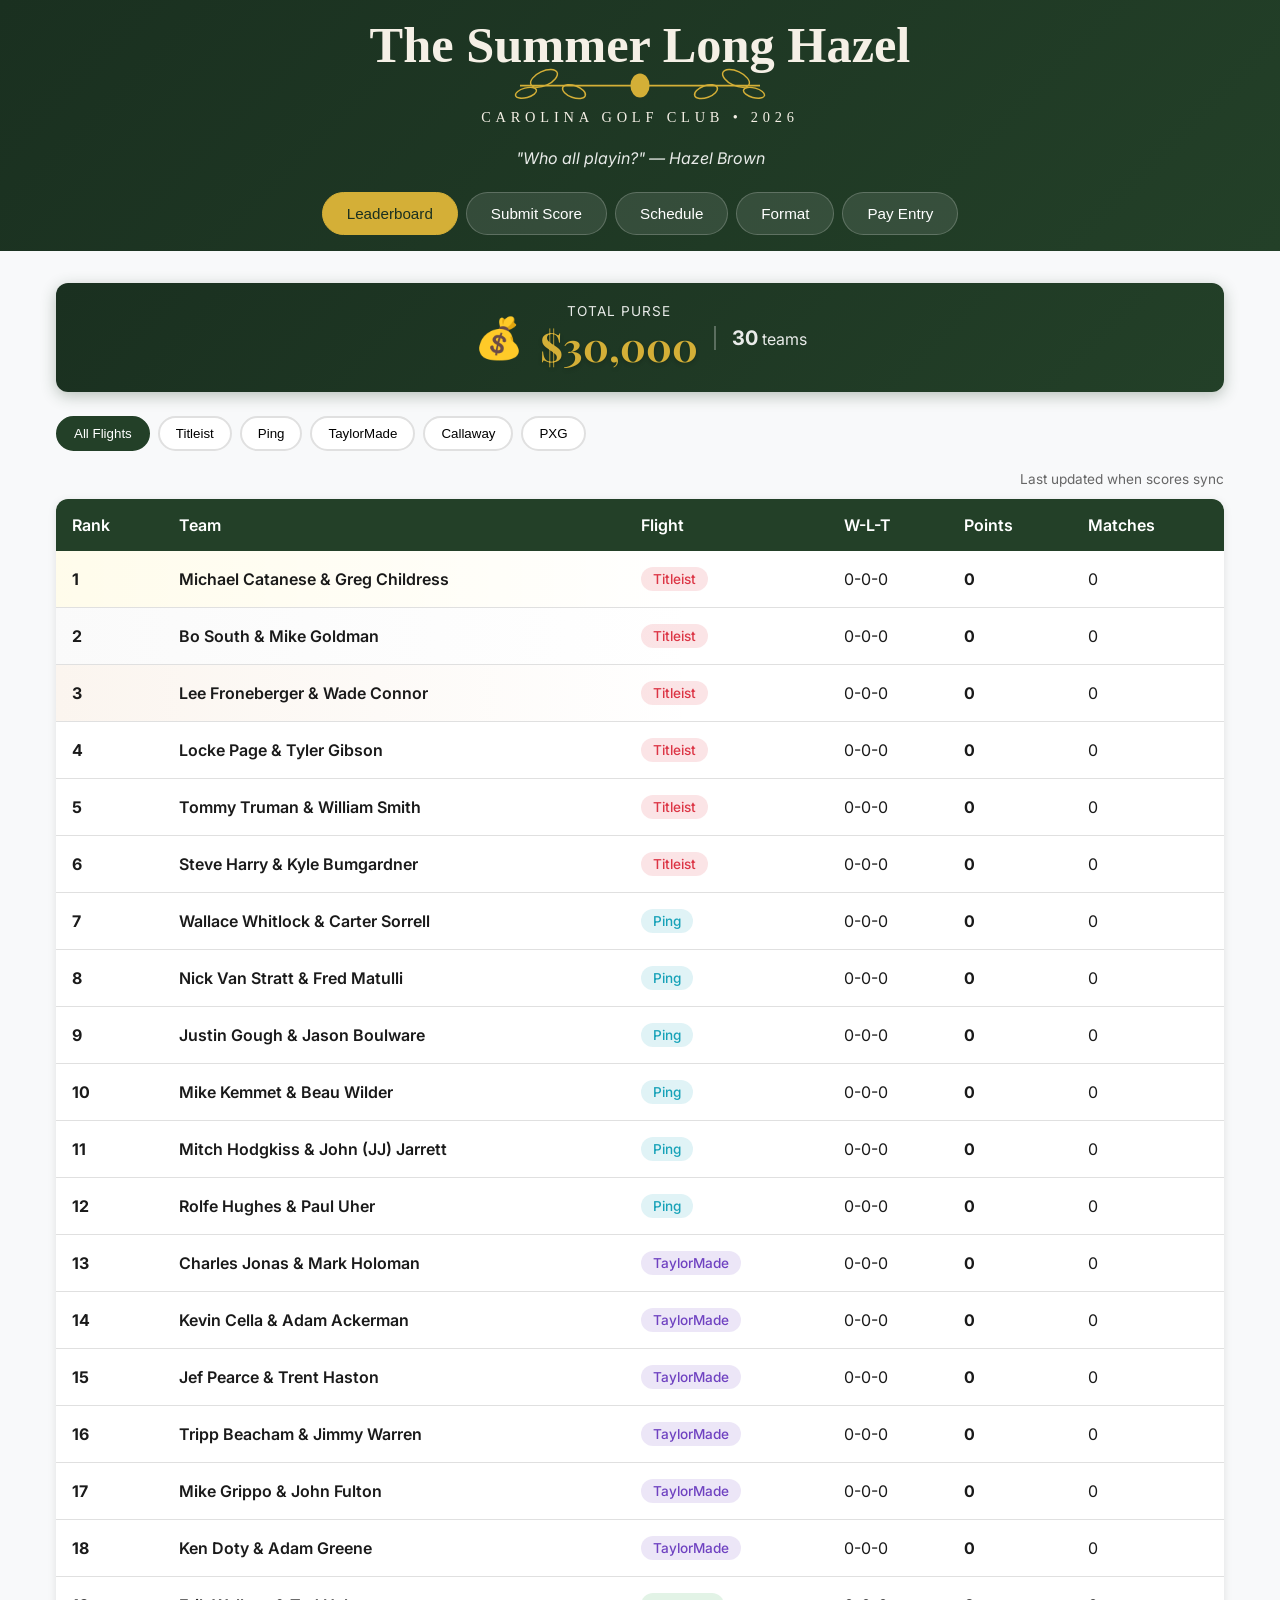
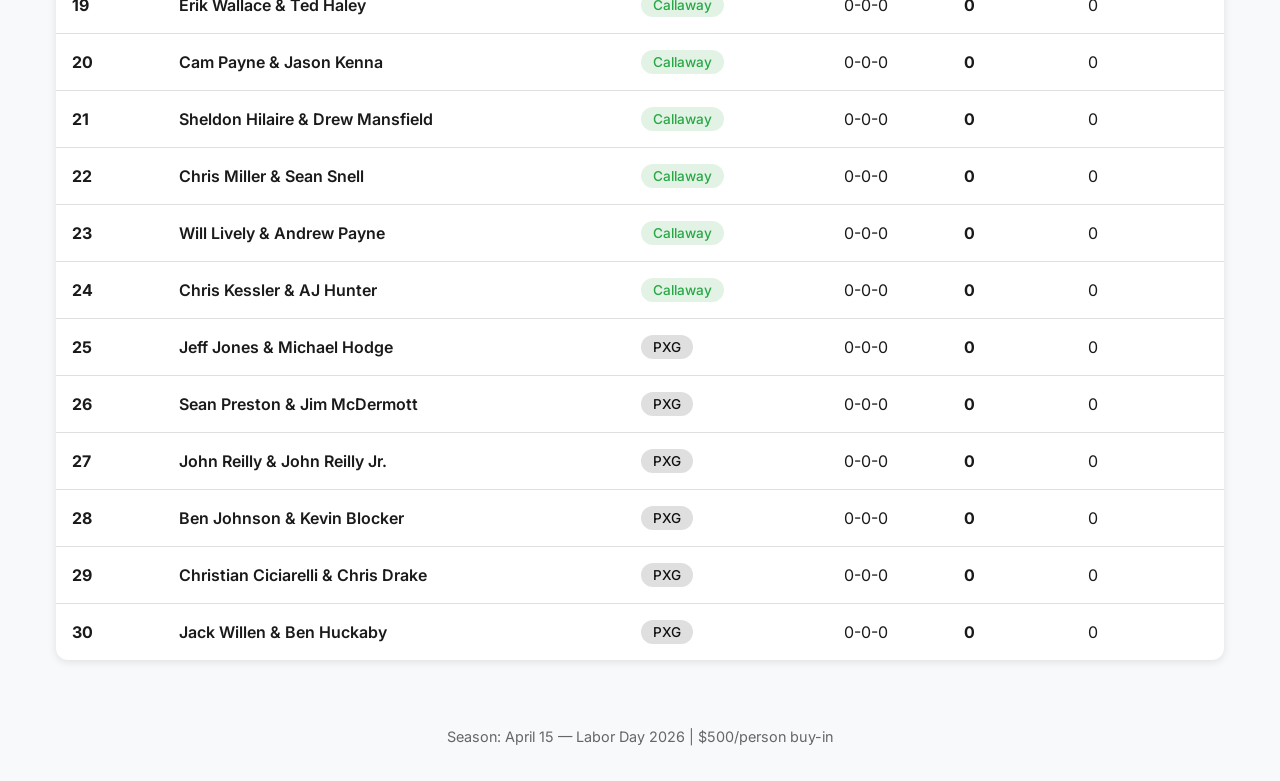
==== index.html @ 6e8474b9 "Fix Hazel schedule and leaderboard display" ====
<!DOCTYPE html>
<html lang="en">
<head>
    <meta charset="UTF-8">
    <meta name="viewport" content="width=device-width, initial-scale=1.0">
    <title>The Summer Long Hazel</title>
    <meta name="theme-color" content="#234028">
    <meta name="apple-mobile-web-app-capable" content="yes">
    <meta name="apple-mobile-web-app-status-bar-style" content="default">
    <meta name="apple-mobile-web-app-title" content="CGC">
    <link rel="manifest" href="site.webmanifest">
    <link rel="apple-touch-icon" sizes="180x180" href="apple-touch-icon.png?v=2">
    <link rel="icon" type="image/png" sizes="192x192" href="icon-192.png?v=2">
    <link rel="icon" type="image/png" sizes="512x512" href="icon-512.png?v=2">
    <link rel="stylesheet" href="styles.css?v=7">
    <link rel="preconnect" href="https://fonts.googleapis.com">
    <link href="https://fonts.googleapis.com/css2?family=Playfair+Display:wght@700&family=Inter:wght@400;500;600&display=swap" rel="stylesheet">
</head>
<body>
    <header>
        <div class="header-top">
            <img src="slh-logo.svg" alt="Summer Long Hazel" class="tournament-logo">
        </div>
        <p class="tagline">"Who all playin?" — Hazel Brown</p>
        <nav>
            <button class="nav-btn active" data-view="leaderboard">Leaderboard</button>
            <button class="nav-btn" data-view="submit">Submit Score</button>
            <button class="nav-btn" data-view="schedule">Schedule</button>
            <button class="nav-btn" data-view="format">Format</button>
            <button class="nav-btn" data-view="payment">Pay Entry</button>
            <button class="nav-btn" data-view="admin" id="admin-nav-btn" style="display:none;">Admin</button>
        </nav>
    </header>

    <main>
        <!-- Leaderboard View -->
        <section id="leaderboard" class="view active">
            <!-- Purse Counter -->
            <div class="purse-counter">
                <div class="purse-icon">💰</div>
                <div class="purse-content">
                    <span class="purse-label">Total Purse</span>
                    <span class="purse-amount" id="total-purse">$0</span>
                </div>
                <div class="purse-teams">
                    <span id="purse-team-count">0</span> teams
                </div>
            </div>
            
            <div class="flight-tabs">
                <button class="flight-tab active" data-flight="all">All Flights</button>
                <button class="flight-tab" data-flight="titleist">Titleist</button>
                <button class="flight-tab" data-flight="ping">Ping</button>
                <button class="flight-tab" data-flight="taylormade">TaylorMade</button>
                <button class="flight-tab" data-flight="callaway">Callaway</button>
                <button class="flight-tab" data-flight="pxg">PXG</button>
            </div>
            <p class="leaderboard-meta" id="leaderboard-last-updated">Last updated when scores sync</p>
            <div class="leaderboard-container">
                <table class="leaderboard">
                    <thead>
                        <tr>
                            <th>Rank</th>
                            <th>Team</th>
                            <th>Flight</th>
                            <th>W-L-T</th>
                            <th>Points</th>
                            <th>Matches</th>
                        </tr>
                    </thead>
                    <tbody id="leaderboard-body">
                        <!-- Populated by JS -->
                    </tbody>
                </table>
            </div>
        </section>

        <!-- Payment View -->
        <section id="payment" class="view">
            <div class="payment-container">
                <div class="payment-header">
                    <h2>💳 Pay Your Entry Fee</h2>
                    <p class="payment-amount">$500 per person / $1,000 per team</p>
                </div>
                
                <div class="venmo-card">
                    <div class="venmo-info">
                        <img src="https://cdn.worldvectorlogo.com/logos/venmo-2.svg" alt="Venmo" class="venmo-logo">
                        <div class="venmo-details">
                            <p class="venmo-label">Send payment to:</p>
                            <p class="venmo-username" id="venmo-username">@SummerLongHazel</p>
                            <p class="venmo-note">Include your team name in the note!</p>
                        </div>
                    </div>
                    <a href="#" id="venmo-link" class="venmo-btn" target="_blank">
                        Open Venmo
                    </a>
                </div>

                <div class="payment-status-section">
                    <h3>📋 Payment Status</h3>
                    <div class="payment-stats">
                        <div class="stat-card">
                            <span class="stat-value" id="teams-paid">0</span>
                            <span class="stat-label">Teams Paid</span>
                        </div>
                        <div class="stat-card">
                            <span class="stat-value" id="total-collected">$0</span>
                            <span class="stat-label">Collected</span>
                        </div>
                        <div class="stat-card">
                            <span class="stat-value" id="total-expected">$15,000</span>
                            <span class="stat-label">Expected</span>
                        </div>
                    </div>
                    
                    <div class="payment-list" id="payment-list">
                        <!-- Populated by JS -->
                    </div>
                </div>
            </div>
        </section>

        <!-- Submit Score View -->
        <section id="submit" class="view">
            <div class="form-container">
                <h2>📝 Submit Match Result</h2>
                <p class="helper-text">Enter the final points for each team. Points should total 20 (1 per hole + 2 bonus for winner).</p>
                <form id="score-form">
                    <div class="form-group">
                        <label for="match-date">Match Date</label>
                        <input type="date" id="match-date" required>
                    </div>
                    <div class="form-group">
                        <label for="team1">Your Team</label>
                        <select id="team1" required>
                            <option value="">Select your team...</option>
                        </select>
                    </div>
                    <div class="form-group">
                        <label for="team2">Opponent Team</label>
                        <select id="team2" required>
                            <option value="">Select opponent...</option>
                        </select>
                    </div>
                    
                    <div class="points-entry">
                        <div class="points-group">
                            <label for="team1-points-input">Your Team Points</label>
                            <input type="number" id="team1-points-input" min="0" max="20" step="0.5" placeholder="0" required>
                        </div>
                        <div class="points-divider">—</div>
                        <div class="points-group">
                            <label for="team2-points-input">Opponent Points</label>
                            <input type="number" id="team2-points-input" min="0" max="20" step="0.5" placeholder="0" required>
                        </div>
                    </div>
                    
                    <div class="points-total" id="points-total">
                        Total: <span id="total-display">0</span> / 20 points
                    </div>
                    
                    <div class="score-summary" id="match-result-preview" style="display:none;">
                        <div class="summary-item winner-display">
                            <span class="label">Match Winner:</span>
                            <span id="match-winner" class="value">—</span>
                        </div>
                    </div>

                    <button type="submit" class="submit-btn" id="submit-btn" disabled>Submit Match Result</button>
                </form>
            </div>
        </section>

        <!-- Schedule View -->
        <section id="schedule" class="view">
            <h2>📅 Match Schedule</h2>
            <div class="schedule-filters">
                <select id="schedule-flight">
                    <option value="all">All Flights</option>
                    <option value="titleist">Titleist</option>
                    <option value="ping">Ping</option>
                    <option value="taylormade">TaylorMade</option>
                    <option value="callaway">Callaway</option>
                    <option value="pxg">PXG</option>
                </select>
                <select id="schedule-status">
                    <option value="all">All Matches</option>
                    <option value="pending">Pending</option>
                    <option value="completed">Completed</option>
                </select>
            </div>
            <div class="schedule-container" id="schedule-container">
                <!-- Populated by JS -->
            </div>
        </section>

        <!-- Format View -->
        <section id="format" class="view">
            <div class="format-container">
                <h2>⛳ Tournament Format</h2>
                
                <div class="format-section">
                    <h3>🎯 The Game</h3>
                    <p><strong>Two-man teams compete in 18 holes of net match play.</strong></p>
                    <ul>
                        <li>1 point for each hole won</li>
                        <li>0.5 points for each tied hole</li>
                        <li>2 bonus points to the match winner</li>
                        <li>All play is from the blue tees unless the entire group agrees otherwise</li>
                        <li>Handicaps and strokes are determined the day of the match using the reflected GHIN handicap</li>
                    </ul>
                </div>

                <div class="format-section">
                    <h3>📱 Reporting Results</h3>
                    <p>Results of each match should be submitted on the Summer Long Hazel site using the Submit Score function as soon as possible.</p>
                </div>

                <div class="format-section">
                    <h3>📅 Season Rules</h3>
                    <ul>
                        <li>If a player gets hurt or becomes disabled, the partner continues the season alone. No replacements.</li>
                        <li>The last place team in each flight is assessed an additional $250 per player, paid to the winners of the semifinal playoff match</li>
                        <li>Any team that has not completed 3 matches by July 4th will be deducted 5 points</li>
                        <li>Any team that has not completed all 5 matches by September 15th receives 10 points for each unplayed match</li>
                    </ul>
                </div>

                <div class="format-section">
                    <h3>🏆 Tie Breakers & Playoffs</h3>
                    <ul>
                        <li>If teams are tied for 1st, 2nd, or last place in a flight, tie breakers are applied in this order:</li>
                        <li>1. Head-to-head winner</li>
                        <li>2. Number of matches won</li>
                        <li>3. Highest point total won in a single match</li>
                        <li>4. Coin flip</li>
                        <li>The top three flight winners by total points advance to the playoffs</li>
                        <li>The two flight winners with the lowest point totals play a play-in game for the final playoff spot</li>
                        <li>If more than two flight winners are tied for the play-in game, tie breakers are:</li>
                        <li>1. Total number of matches won</li>
                        <li>2. Highest point total won in any match</li>
                        <li>3. Teams drawn from a hat</li>
                    </ul>
                </div>

                <div class="format-section">
                    <h3>💵 Payouts</h3>
                    <ul>
                        <li>Each flight pays the same:</li>
                        <li>Flight winner: 50% ($3,000)</li>
                        <li>2nd place: 30% ($1,800)</li>
                        <li>The remaining 20% goes into the overall 2026 champions pot</li>
                        <li>Semi-final winner: $1,500 total ($750 per man)</li>
                        <li>Overall winners: 20% of all flights = $6,200 ($3,100 per man)</li>
                    </ul>
                </div>

                <div class="format-quote">
                    <p>"Who all playin?"</p>
                    <span class="quote-author">— Hazel Brown</span>
                </div>
            </div>
        </section>

        <!-- Admin View -->
        <section id="admin" class="view">
            <h2>👨‍💼 Admin Dashboard</h2>
            <div class="admin-password" id="admin-login">
                <input type="password" id="admin-pass" placeholder="Enter admin password">
                <button onclick="checkAdminPassword()">Login</button>
            </div>
            <div class="admin-content" id="admin-content" style="display:none;">
                <div class="admin-section">
                    <h3>💳 Payment Management</h3>
                    <div class="admin-setting">
                        <label>Venmo Username:</label>
                        <input type="text" id="admin-venmo-username" placeholder="@SummerLongHazel" onchange="updateVenmoUsername(this.value)">
                    </div>
                    <div id="payment-management">
                        <!-- Populated by JS -->
                    </div>
                </div>
                <div class="admin-section">
                    <h3>Assign Teams to Flights</h3>
                    <div id="flight-assignment">
                        <!-- Populated by JS -->
                    </div>
                    <button onclick="saveFlightAssignments()" class="admin-btn">Save Flight Assignments</button>
                </div>
                <div class="admin-section">
                    <h3>Submitted Scores</h3>
                    <div id="pending-scores">
                        <!-- Populated by JS -->
                    </div>
                </div>
                <div class="admin-section">
                    <h3>Generate Weekly Update</h3>
                    <button onclick="generateWeeklyUpdate()" class="admin-btn">Generate Email</button>
                    <div id="weekly-update-output"></div>
                </div>
                <div class="admin-section">
                    <h3>Export Data</h3>
                    <button onclick="exportData('csv')" class="admin-btn">Export CSV</button>
                    <button onclick="exportData('json')" class="admin-btn">Export JSON</button>
                </div>
            </div>
        </section>
    </main>

    <footer>
        <p>Season: April 15 — Labor Day 2026 | $500/person buy-in</p>
    </footer>

    <script src="data.js?v=9"></script>
    <script src="app.js?v=7"></script>
</body>
</html>
---- styles.css ----
/* CSS Variables - Carolina Golf Club color palette */
:root {
    --primary: #234028;
    --primary-dark: #1a3020;
    --primary-light: #2d5234;
    --accent: #d4af37;
    --bg: #f8f9fa;
    --card-bg: #ffffff;
    --text: #1a1a1a;
    --text-light: #666;
    --border: #e0e0e0;
    --success: #28a745;
    --warning: #ffc107;
    --danger: #dc3545;
}

* {
    margin: 0;
    padding: 0;
    box-sizing: border-box;
}

body {
    font-family: 'Inter', -apple-system, BlinkMacSystemFont, sans-serif;
    background: var(--bg);
    color: var(--text);
    min-height: 100vh;
}

/* Header */
header {
    background: linear-gradient(135deg, var(--primary-dark) 0%, var(--primary) 100%);
    color: white;
    padding: 1rem 2rem;
}

.header-top {
    display: flex;
    justify-content: center;
    align-items: center;
    margin-bottom: 0.75rem;
}

.tournament-logo {
    height: 120px;
    width: auto;
    max-width: 100%;
    min-width: min(320px, 90vw);
}

.tagline {
    font-style: italic;
    opacity: 0.9;
    font-size: 1rem;
    text-align: center;
    margin-bottom: 0.5rem;
}

nav {
    display: flex;
    justify-content: center;
    gap: 0.5rem;
    margin-top: 1.5rem;
    flex-wrap: wrap;
}

.nav-btn {
    background: rgba(255,255,255,0.1);
    border: 1px solid rgba(255,255,255,0.2);
    color: white;
    padding: 0.75rem 1.5rem;
    border-radius: 25px;
    cursor: pointer;
    font-size: 0.95rem;
    font-weight: 500;
    transition: all 0.2s;
}

.nav-btn:hover {
    background: rgba(255,255,255,0.2);
}

.nav-btn.active {
    background: var(--accent);
    color: var(--primary-dark);
    border-color: var(--accent);
}

/* Main Content */
main {
    max-width: 1200px;
    margin: 0 auto;
    padding: 2rem 1rem;
}

.view {
    display: none;
}

.view.active {
    display: block;
}

/* Flight Tabs */
.flight-tabs {
    display: flex;
    gap: 0.5rem;
    margin-bottom: 1.5rem;
    flex-wrap: wrap;
    overflow-x: auto;
    -webkit-overflow-scrolling: touch;
    padding-bottom: 0.5rem;
    scrollbar-width: none; /* Firefox */
}

.flight-tabs::-webkit-scrollbar {
    display: none; /* Chrome/Safari */
}

.flight-tab {
    background: var(--card-bg);
    border: 2px solid var(--border);
    padding: 0.5rem 1rem;
    border-radius: 20px;
    cursor: pointer;
    font-weight: 500;
    transition: all 0.2s;
    white-space: nowrap;
    flex-shrink: 0;
}

.flight-tab:hover {
    border-color: var(--primary);
}

.flight-tab.active {
    background: var(--primary);
    color: white;
    border-color: var(--primary);
}

.leaderboard-meta {
    color: var(--text-light);
    font-size: 0.85rem;
    margin: -0.75rem 0 0.75rem;
    text-align: right;
}

/* Leaderboard Table */
.leaderboard-container {
    background: var(--card-bg);
    border-radius: 12px;
    box-shadow: 0 2px 8px rgba(0,0,0,0.1);
    overflow: hidden;
}

.leaderboard {
    width: 100%;
    border-collapse: collapse;
}

.leaderboard th {
    background: var(--primary);
    color: white;
    padding: 1rem;
    text-align: left;
    font-weight: 600;
}

.leaderboard td {
    padding: 1rem;
    border-bottom: 1px solid var(--border);
}

.leaderboard tr:hover {
    background: #f5f5f5;
}

.leaderboard tr:last-child td {
    border-bottom: none;
}

.rank-1 { background: linear-gradient(90deg, #ffd70014, transparent 55%); }
.rank-2 { background: linear-gradient(90deg, #c0c0c014, transparent 55%); }
.rank-3 { background: linear-gradient(90deg, #cd7f3214, transparent 55%); }

.team-name {
    font-weight: 600;
}

.leaderboard .team-player + .team-player::before {
    content: " & ";
}

.flight-badge {
    display: inline-block;
    padding: 0.25rem 0.75rem;
    border-radius: 12px;
    font-size: 0.85rem;
    font-weight: 500;
}

.flight-label-short {
    display: none;
}

.flight-titleist { background: #dc354522; color: #dc3545; }
.flight-ping { background: #17a2b822; color: #17a2b8; }
.flight-taylormade { background: #6f42c122; color: #6f42c1; }
.flight-callaway { background: #28a74522; color: #28a745; }
.flight-pxg { background: #11111122; color: #111111; }

/* Form Styles */
.form-container {
    background: var(--card-bg);
    border-radius: 12px;
    padding: 2rem;
    box-shadow: 0 2px 8px rgba(0,0,0,0.1);
    max-width: 800px;
    margin: 0 auto;
}

.form-container h2 {
    margin-bottom: 1.5rem;
    color: var(--primary);
}

.form-group {
    margin-bottom: 1.5rem;
}

.form-group label {
    display: block;
    margin-bottom: 0.5rem;
    font-weight: 500;
}

.form-group input,
.form-group select {
    width: 100%;
    padding: 0.75rem 1rem;
    border: 2px solid var(--border);
    border-radius: 8px;
    font-size: 1rem;
    transition: border-color 0.2s;
}

.form-group input:focus,
.form-group select:focus {
    outline: none;
    border-color: var(--primary);
}

.holes-grid {
    display: grid;
    grid-template-columns: repeat(auto-fit, minmax(300px, 1fr));
    gap: 1.5rem;
    margin: 1.5rem 0;
}

.nine-holes {
    background: #f8f9fa;
    padding: 1rem;
    border-radius: 8px;
}

.nine-holes h4 {
    margin-bottom: 1rem;
    color: var(--primary);
}

.hole-inputs {
    display: grid;
    grid-template-columns: repeat(3, 1fr);
    gap: 0.5rem;
}

.hole-input {
    display: flex;
    flex-direction: column;
    align-items: center;
}

.hole-input label {
    font-size: 0.85rem;
    color: var(--text-light);
    margin-bottom: 0.25rem;
}

.hole-input select {
    width: 60px;
    padding: 0.5rem;
    text-align: center;
    border: 2px solid var(--border);
    border-radius: 6px;
}

.hole-input select.team1-win { border-color: var(--success); background: #d4edda; }
.hole-input select.team2-win { border-color: var(--danger); background: #f8d7da; }
.hole-input select.tie { border-color: var(--warning); background: #fff3cd; }

.helper-text {
    color: var(--text-light);
    font-size: 0.9rem;
    margin-bottom: 1rem;
}

.score-summary {
    background: var(--primary);
    color: white;
    padding: 1.5rem;
    border-radius: 8px;
    margin: 1.5rem 0;
    display: grid;
    grid-template-columns: repeat(auto-fit, minmax(150px, 1fr));
    gap: 1rem;
}

.summary-item {
    text-align: center;
}

.summary-item .label {
    display: block;
    font-size: 0.85rem;
    opacity: 0.9;
    margin-bottom: 0.25rem;
}

.summary-item .value {
    font-size: 1.5rem;
    font-weight: 700;
}

.submit-btn {
    width: 100%;
    background: var(--accent);
    color: var(--primary-dark);
    border: none;
    padding: 1rem 2rem;
    font-size: 1.1rem;
    font-weight: 600;
    border-radius: 8px;
    cursor: pointer;
    transition: transform 0.2s, box-shadow 0.2s;
}

.submit-btn:hover {
    transform: translateY(-2px);
    box-shadow: 0 4px 12px rgba(212, 175, 55, 0.4);
}

/* Schedule */
.schedule-filters {
    display: flex;
    gap: 1rem;
    margin-bottom: 1.5rem;
}

.schedule-filters select {
    padding: 0.75rem 1rem;
    border: 2px solid var(--border);
    border-radius: 8px;
    font-size: 1rem;
}

.match-card {
    background: var(--card-bg);
    border-radius: 8px;
    padding: 1.5rem;
    margin-bottom: 1rem;
    box-shadow: 0 2px 4px rgba(0,0,0,0.05);
    display: flex;
    justify-content: space-between;
    align-items: center;
    flex-wrap: wrap;
    gap: 1rem;
}

.match-card-completed {
    border-left: 4px solid var(--primary);
}

.match-teams {
    display: flex;
    align-items: center;
    gap: 1rem;
}

.match-score {
    min-width: 8rem;
    text-align: center;
}

.match-winner-team {
    color: var(--primary-dark);
    font-weight: 700;
}

.winner-badge {
    display: inline-flex;
    align-items: center;
    margin-left: 0.4rem;
    padding: 0.15rem 0.45rem;
    border-radius: 999px;
    background: var(--primary);
    color: white;
    font-size: 0.72rem;
    font-weight: 700;
    line-height: 1.2;
    text-transform: uppercase;
    letter-spacing: 0.02em;
    vertical-align: middle;
}

.match-vs {
    font-weight: 600;
    color: var(--text-light);
}

.match-status {
    padding: 0.5rem 1rem;
    border-radius: 20px;
    font-weight: 500;
    font-size: 0.9rem;
}

.status-pending { background: #fff3cd; color: #856404; }
.status-completed { background: #d4edda; color: #155724; }

/* Admin */
.admin-password {
    display: flex;
    gap: 1rem;
    justify-content: center;
    margin: 2rem 0;
}

.admin-password input {
    padding: 0.75rem 1rem;
    border: 2px solid var(--border);
    border-radius: 8px;
    font-size: 1rem;
    width: 250px;
}

.admin-password button {
    background: var(--primary);
    color: white;
    border: none;
    padding: 0.75rem 1.5rem;
    border-radius: 8px;
    cursor: pointer;
    font-weight: 500;
}

.admin-section {
    background: var(--card-bg);
    border-radius: 12px;
    padding: 1.5rem;
    margin-bottom: 1.5rem;
    box-shadow: 0 2px 8px rgba(0,0,0,0.1);
}

.admin-section h3 {
    color: var(--primary);
    margin-bottom: 1rem;
    padding-bottom: 0.5rem;
    border-bottom: 2px solid var(--border);
}

.admin-btn {
    background: var(--primary);
    color: white;
    border: none;
    padding: 0.75rem 1.5rem;
    border-radius: 8px;
    cursor: pointer;
    font-weight: 500;
    margin-right: 0.5rem;
    margin-top: 0.5rem;
}

.admin-btn:hover {
    background: var(--primary-dark);
}

.team-flight-row {
    display: flex;
    justify-content: space-between;
    align-items: center;
    padding: 0.75rem 0;
    border-bottom: 1px solid var(--border);
}

.team-flight-row select {
    padding: 0.5rem;
    border-radius: 6px;
    border: 1px solid var(--border);
}

/* Footer */
footer {
    text-align: center;
    padding: 2rem;
    color: var(--text-light);
    font-size: 0.9rem;
}

footer p {
    margin: 0.25rem 0;
}

/* Mobile Responsive */
@media (max-width: 768px) {
    .header-content h1 {
        font-size: 1.8rem;
    }
    
    nav {
        gap: 0.25rem;
    }
    
    .nav-btn {
        padding: 0.5rem 1rem;
        font-size: 0.85rem;
    }
    
    .leaderboard-container {
        overflow-x: auto;
        -webkit-overflow-scrolling: touch;
    }
    
    .leaderboard {
        min-width: 500px;
    }
    
    .leaderboard th,
    .leaderboard td {
        padding: 0.75rem 0.5rem;
        font-size: 0.9rem;
        white-space: nowrap;
    }
    
    .form-container {
        padding: 1rem;
    }
    
    .hole-inputs {
        grid-template-columns: repeat(3, 1fr);
    }
}

/* Tablet */
@media (max-width: 768px) {
    .purse-counter {
        padding: 0.6rem 1rem;
        gap: 0.6rem;
        margin-bottom: 1rem;
    }
    
    .purse-icon {
        font-size: 1.3rem;
    }
    
    .purse-content {
        flex-direction: row;
        align-items: baseline;
        gap: 0.4rem;
    }
    
    .purse-label {
        font-size: 0.65rem;
    }
    
    .purse-amount {
        font-size: 1.3rem;
    }
    
    .purse-teams {
        font-size: 0.75rem;
        padding-left: 0.6rem;
    }
    
    .purse-teams span {
        font-size: 0.85rem;
    }
}

/* Small phones */
@media (max-width: 420px) {
    .purse-counter {
        flex-direction: row;
        justify-content: center;
        align-items: center;
        gap: 0.5rem;
        padding: 0.5rem 0.75rem;
        margin-bottom: 1rem;
        border-radius: 8px;
    }
    
    .purse-icon {
        font-size: 1.1rem;
        animation: none;
    }
    
    .purse-content {
        flex-direction: row;
        align-items: baseline;
        gap: 0.35rem;
    }
    
    .purse-label {
        font-size: 0.6rem;
        text-transform: none;
        letter-spacing: 0;
    }
    
    .purse-amount {
        font-size: 1.1rem;
    }
    
    .purse-teams {
        border-left: 1px solid rgba(255,255,255,0.3);
        border-top: none;
        padding-left: 0.5rem;
        padding-top: 0;
        font-size: 0.7rem;
    }
    
    .purse-teams span {
        font-size: 0.8rem;
    }
    
    .format-container h2 {
        font-size: 1.8rem;
    }
    
    .format-section {
        padding: 1.25rem 1rem;
        margin-bottom: 1rem;
    }
    
    .format-section h3 {
        font-size: 1.25rem;
    }
    
    .format-section p,
    .format-section li {
        font-size: 1rem;
    }
    
    .format-quote {
        padding: 2rem 1.5rem;
    }
    
    .format-quote p {
        font-size: 1.5rem;
    }

    header {
        padding: 1rem;
    }
    
    .tournament-logo {
        height: 90px;
    }
    
    .tagline {
        font-size: 0.9rem;
    }
    
    nav {
        display: grid;
        grid-template-columns: repeat(3, 1fr);
        gap: 0.5rem;
    }
    
    .nav-btn {
        padding: 0.6rem 0.5rem;
        font-size: 0.8rem;
        text-align: center;
    }
    
    main {
        padding: 1rem 0.5rem;
    }
    
    .flight-tabs {
        justify-content: center;
    }
    
    .flight-tab {
        padding: 0.4rem 0.75rem;
        font-size: 0.85rem;
    }
    
    .venmo-card {
        flex-direction: column;
        text-align: center;
        padding: 1.5rem;
    }
    
    .venmo-info {
        flex-direction: column;
    }
    
    .venmo-username {
        font-size: 1.5rem;
    }
    
    .points-entry {
        flex-direction: column;
        gap: 1rem;
        padding: 1rem;
    }
    
    .points-divider {
        display: none;
    }

    .leaderboard-container {
        overflow-x: hidden;
    }

    .leaderboard {
        min-width: 0;
        table-layout: fixed;
    }

    .leaderboard th,
    .leaderboard td {
        padding: 0.85rem 0.35rem;
        font-size: 0.8rem;
        white-space: normal;
        vertical-align: middle;
    }

    .leaderboard th {
        font-size: 0.66rem;
        letter-spacing: 0;
        line-height: 1;
        text-transform: uppercase;
        white-space: nowrap;
    }

    .leaderboard th:nth-child(1),
    .leaderboard td:nth-child(1) {
        width: 1.9rem;
        text-align: center;
    }

    .leaderboard th:nth-child(3),
    .leaderboard td:nth-child(3) {
        width: 2.25rem;
    }

    .leaderboard th:nth-child(4),
    .leaderboard td:nth-child(4) {
        width: 3.25rem;
    }

    .leaderboard th:nth-child(5),
    .leaderboard td:nth-child(5) {
        width: 2.55rem;
    }

    .leaderboard th:nth-child(6),
    .leaderboard td:nth-child(6) {
        width: 2.25rem;
    }

    .leaderboard th:nth-child(n+3),
    .leaderboard td:nth-child(n+3) {
        text-align: center;
    }

    .leaderboard th:nth-child(3),
    .leaderboard th:nth-child(1),
    .leaderboard th:nth-child(5),
    .leaderboard th:nth-child(6) {
        font-size: 0;
    }

    .leaderboard th:nth-child(1)::after {
        content: "#";
        font-size: 0.66rem;
    }

    .leaderboard th:nth-child(3)::after {
        content: "Flt";
        font-size: 0.66rem;
    }

    .leaderboard th:nth-child(5)::after {
        content: "Pts";
        font-size: 0.66rem;
    }

    .leaderboard th:nth-child(6)::after {
        content: "Pld";
        font-size: 0.66rem;
    }

    .leaderboard .team-name {
        line-height: 1.2;
        overflow-wrap: anywhere;
        font-weight: 500;
    }

    .leaderboard .team-player {
        display: block;
        color: var(--text);
        font-weight: inherit;
    }

    .leaderboard .team-player + .team-player::before {
        content: none;
    }

    .leaderboard .team-player-secondary {
        margin-top: 0.15rem;
    }

    .leaderboard .flight-badge {
        padding: 0;
        background: transparent;
        font-size: 0.72rem;
        line-height: 1.15;
    }

    .leaderboard .flight-label-full {
        display: none;
    }

    .leaderboard .flight-label-short {
        display: inline;
    }
}

/* Mobile-first touch optimizations */
@media (max-width: 768px) {
    /* Minimum 44px touch targets (Apple HIG) */
    .nav-btn,
    .flight-tab,
    .submit-btn,
    .admin-btn {
        min-height: 44px;
        display: inline-flex;
        align-items: center;
        justify-content: center;
    }
    
    /* Larger form inputs for fat fingers */
    .form-group input,
    .form-group select,
    select {
        min-height: 48px;
        font-size: 16px; /* Prevents iOS zoom on focus */
    }
    
    /* Leaderboard rows easier to read */
    .leaderboard td {
        padding: 1rem 0.5rem;
    }
    
    /* More breathing room */
    .form-container {
        padding: 1.25rem;
    }
    
    .form-group {
        margin-bottom: 1.25rem;
    }
    
    /* Payment rows tappable */
    .payment-row {
        min-height: 52px;
        padding: 1rem;
    }
    
    /* Match cards stack better */
    .match-card {
        flex-direction: column;
        align-items: flex-start;
    }
    
    .match-status {
        align-self: flex-end;
    }
}

@media (max-width: 420px) {
    .leaderboard th,
    .leaderboard td {
        padding: 0.85rem 0.35rem;
    }
}

/* Sticky nav removed per KB feedback */

/* Payment Section */
.payment-container {
    max-width: 800px;
    margin: 0 auto;
}

.payment-header {
    text-align: center;
    margin-bottom: 2rem;
}

.payment-header h2 {
    color: var(--primary);
    margin-bottom: 0.5rem;
}

.payment-amount {
    font-size: 1.5rem;
    font-weight: 600;
    color: var(--accent);
}

.venmo-card {
    background: linear-gradient(135deg, #008CFF 0%, #0074E4 100%);
    border-radius: 16px;
    padding: 2rem;
    color: white;
    display: flex;
    justify-content: space-between;
    align-items: center;
    flex-wrap: wrap;
    gap: 1.5rem;
    margin-bottom: 2rem;
    box-shadow: 0 4px 20px rgba(0, 140, 255, 0.3);
}

.venmo-info {
    display: flex;
    align-items: center;
    gap: 1.5rem;
}

.venmo-logo {
    width: 60px;
    height: 60px;
    background: white;
    border-radius: 12px;
    padding: 10px;
}

.venmo-label {
    font-size: 0.9rem;
    opacity: 0.9;
    margin-bottom: 0.25rem;
}

.venmo-username {
    font-size: 1.8rem;
    font-weight: 700;
    margin-bottom: 0.25rem;
}

.venmo-note {
    font-size: 0.85rem;
    opacity: 0.8;
}

.venmo-btn {
    background: white;
    color: #008CFF;
    padding: 1rem 2rem;
    border-radius: 30px;
    font-weight: 600;
    font-size: 1.1rem;
    text-decoration: none;
    transition: transform 0.2s, box-shadow 0.2s;
}

.venmo-btn:hover {
    transform: scale(1.05);
    box-shadow: 0 4px 12px rgba(0,0,0,0.2);
}

.payment-status-section {
    background: var(--card-bg);
    border-radius: 12px;
    padding: 1.5rem;
    box-shadow: 0 2px 8px rgba(0,0,0,0.1);
}

.payment-status-section h3 {
    color: var(--primary);
    margin-bottom: 1rem;
}

.payment-stats {
    display: grid;
    grid-template-columns: repeat(auto-fit, minmax(120px, 1fr));
    gap: 1rem;
    margin-bottom: 1.5rem;
}

.stat-card {
    background: #f8f9fa;
    border-radius: 8px;
    padding: 1rem;
    text-align: center;
}

.stat-value {
    display: block;
    font-size: 1.8rem;
    font-weight: 700;
    color: var(--primary);
}

.stat-label {
    font-size: 0.85rem;
    color: var(--text-light);
}

.payment-list {
    display: grid;
    gap: 0.5rem;
}

.payment-row {
    display: flex;
    justify-content: space-between;
    align-items: center;
    padding: 0.75rem 1rem;
    background: #f8f9fa;
    border-radius: 8px;
}

.payment-row.paid {
    background: #d4edda;
}

.payment-team {
    font-weight: 500;
}

.payment-badge {
    padding: 0.25rem 0.75rem;
    border-radius: 20px;
    font-size: 0.85rem;
    font-weight: 500;
}

.payment-badge.paid {
    background: var(--success);
    color: white;
}

.payment-badge.unpaid {
    background: #ffc107;
    color: #333;
}

.admin-setting {
    display: flex;
    align-items: center;
    gap: 1rem;
    margin-bottom: 1rem;
}

.admin-setting label {
    font-weight: 500;
    min-width: 140px;
}

.admin-setting input {
    flex: 1;
    padding: 0.5rem 1rem;
    border: 2px solid var(--border);
    border-radius: 8px;
    font-size: 1rem;
}

.payment-admin-row {
    display: flex;
    justify-content: space-between;
    align-items: center;
    padding: 0.75rem;
    border-bottom: 1px solid var(--border);
}

.payment-admin-row:last-child {
    border-bottom: none;
}

.payment-toggle {
    display: flex;
    gap: 0.5rem;
}

.payment-toggle button {
    padding: 0.5rem 1rem;
    border: none;
    border-radius: 6px;
    cursor: pointer;
    font-weight: 500;
    transition: all 0.2s;
}

.payment-toggle button.paid-btn {
    background: #d4edda;
    color: #155724;
}

.payment-toggle button.paid-btn.active {
    background: var(--success);
    color: white;
}

.payment-toggle button.unpaid-btn {
    background: #fff3cd;
    color: #856404;
}

.payment-toggle button.unpaid-btn.active {
    background: #ffc107;
    color: #333;
}

/* Purse Counter */
.purse-counter {
    display: flex;
    align-items: center;
    justify-content: center;
    gap: 1rem;
    background: linear-gradient(135deg, var(--primary-dark) 0%, var(--primary) 100%);
    color: white;
    padding: 1.25rem 2rem;
    border-radius: 12px;
    margin-bottom: 1.5rem;
    box-shadow: 0 4px 15px rgba(35, 64, 40, 0.3);
}

.purse-icon {
    font-size: 2.5rem;
    animation: pulse 2s ease-in-out infinite;
}

@keyframes pulse {
    0%, 100% { transform: scale(1); }
    50% { transform: scale(1.1); }
}

.purse-content {
    display: flex;
    flex-direction: column;
    align-items: center;
}

.purse-label {
    font-size: 0.85rem;
    text-transform: uppercase;
    letter-spacing: 1px;
    opacity: 0.9;
}

.purse-amount {
    font-family: 'Playfair Display', serif;
    font-size: 2.5rem;
    font-weight: 700;
    color: var(--accent);
    text-shadow: 0 2px 4px rgba(0,0,0,0.2);
}

.purse-teams {
    font-size: 1rem;
    opacity: 0.9;
    padding-left: 1rem;
    border-left: 2px solid rgba(255,255,255,0.3);
}

.purse-teams span {
    font-weight: 700;
    font-size: 1.25rem;
}

/* Format Page */
.format-container {
    max-width: 900px;
    margin: 0 auto;
}

.format-container h2 {
    color: var(--primary);
    margin-bottom: 2rem;
    text-align: center;
    font-family: 'Playfair Display', serif;
    font-size: 2.5rem;
}

.format-section {
    background: var(--card-bg);
    border-radius: 16px;
    padding: 2rem 2.5rem;
    margin-bottom: 1.5rem;
    box-shadow: 0 2px 12px rgba(0,0,0,0.08);
}

.format-section h3 {
    color: var(--primary);
    margin-bottom: 1.25rem;
    font-size: 1.5rem;
    font-weight: 600;
}

.format-section p {
    margin-bottom: 1rem;
    line-height: 1.8;
    font-size: 1.15rem;
}

.format-section ul {
    margin: 0;
    padding-left: 0;
    list-style: none;
}

.format-section li {
    margin-bottom: 1rem;
    line-height: 1.7;
    font-size: 1.1rem;
    padding-left: 2rem;
    position: relative;
}

.format-section li::before {
    content: "•";
    color: var(--accent);
    font-weight: bold;
    font-size: 1.5rem;
    position: absolute;
    left: 0;
    top: -2px;
}

.format-section li strong {
    color: var(--primary);
}

.format-quote {
    background: linear-gradient(135deg, var(--primary-dark) 0%, var(--primary) 100%);
    color: white;
    padding: 3rem;
    border-radius: 16px;
    text-align: center;
    margin-top: 2.5rem;
}

.format-quote p {
    font-family: 'Playfair Display', serif;
    font-size: 2.2rem;
    font-style: italic;
    margin-bottom: 0.75rem;
}

.format-quote .quote-author {
    opacity: 0.9;
    font-size: 1.15rem;
    letter-spacing: 0.5px;
}

/* Toast Notifications */
.toast {
    position: fixed;
    bottom: 2rem;
    right: 2rem;
    background: var(--primary);
    color: white;
    padding: 1rem 1.5rem;
    border-radius: 8px;
    box-shadow: 0 4px 12px rgba(0,0,0,0.2);
    animation: slideIn 0.3s ease;
    z-index: 1000;
}

.toast.error {
    background: var(--danger);
}

.toast.success {
    background: var(--success);
}

@keyframes slideIn {
    from {
        transform: translateX(100%);
        opacity: 0;
    }
    to {
        transform: translateX(0);
        opacity: 1;
    }
}

/* Points Entry Form (Simplified) */
.points-entry {
    display: flex;
    align-items: center;
    justify-content: center;
    gap: 1.5rem;
    margin: 2rem 0;
    padding: 2rem;
    background: var(--bg);
    border-radius: 12px;
}

.points-group {
    text-align: center;
}

.points-group label {
    display: block;
    font-weight: 600;
    margin-bottom: 0.75rem;
    color: var(--text);
}

.points-group input {
    width: 120px;
    padding: 1rem 0.75rem;
    font-size: 2rem;
    font-weight: 700;
    text-align: center;
    border: 3px solid var(--border);
    border-radius: 12px;
    transition: border-color 0.2s;
}

.points-group input::-webkit-outer-spin-button,
.points-group input::-webkit-inner-spin-button {
    -webkit-appearance: none;
    margin: 0;
}

.points-group input[type=number] {
    appearance: textfield;
    -moz-appearance: textfield;
}

.points-group input:focus {
    outline: none;
    border-color: var(--primary);
}

.points-divider {
    font-size: 2rem;
    font-weight: 300;
    color: var(--text-light);
}

.points-total {
    text-align: center;
    font-size: 1.1rem;
    margin-bottom: 1.5rem;
    padding: 1rem;
    background: var(--bg);
    border-radius: 8px;
}

.points-total.valid {
    background: #d4edda;
    color: #155724;
}

.points-total.invalid {
    background: #f8d7da;
    color: #721c24;
}

.winner-display {
    text-align: center;
    padding: 1rem;
}

.winner-display .value {
    color: white;
    display: block;
    margin-top: 0.5rem;
}

.submit-btn:disabled {
    opacity: 0.5;
    cursor: not-allowed;
    transform: none !important;
    box-shadow: none !important;
}
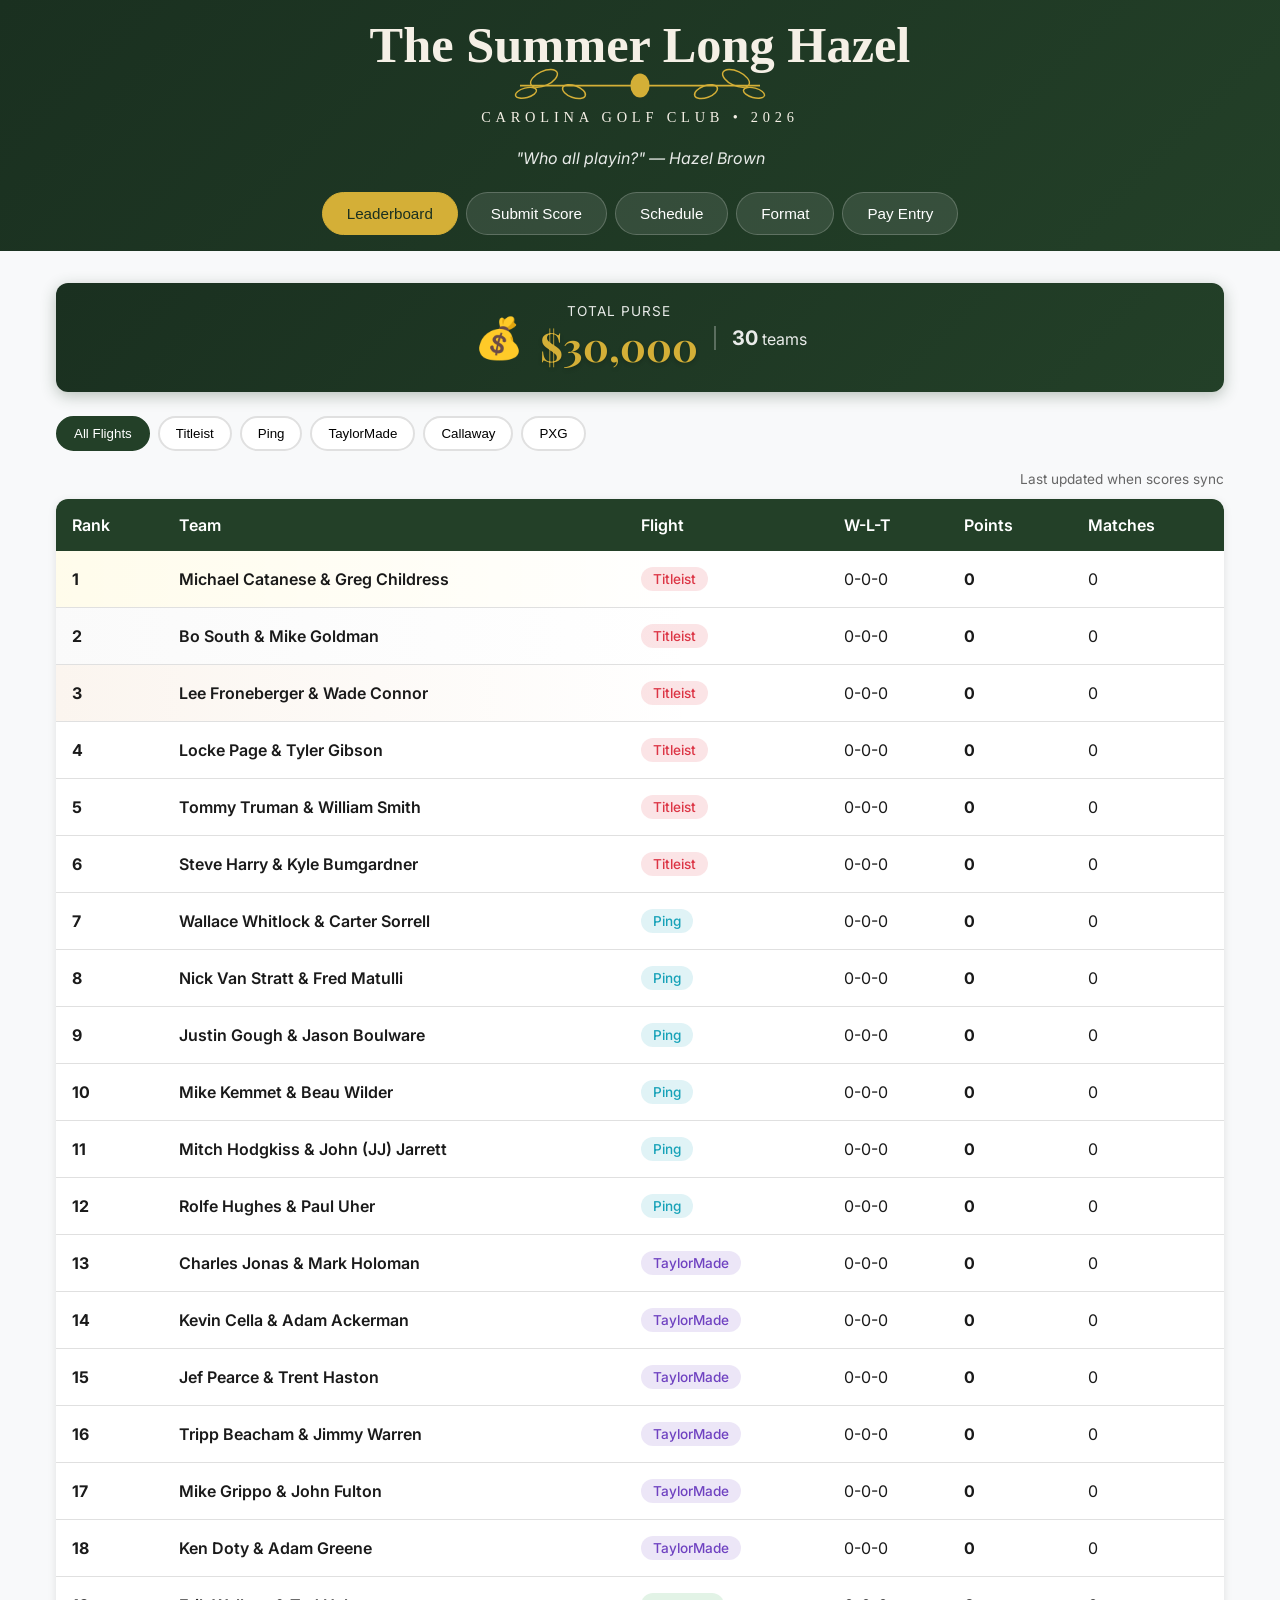
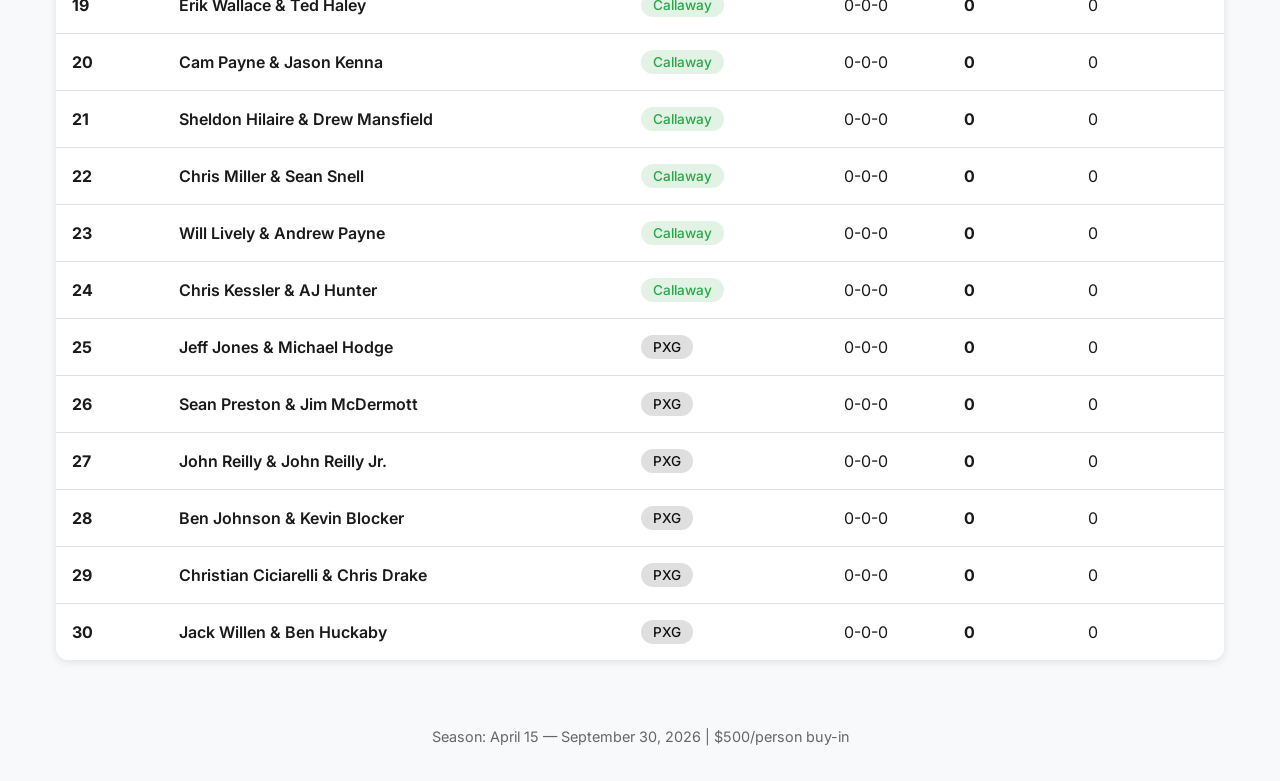
==== commit dd12ca80: "Update Hazel season and playoff rules" ====
--- a/index.html
+++ b/index.html
@@ -220,27 +220,32 @@
                 <div class="format-section">
                     <h3>📅 Season Rules</h3>
                     <ul>
+                        <li><strong>Regular season ends Wednesday, September 30, 2026</strong></li>
                         <li>If a player gets hurt or becomes disabled, the partner continues the season alone. No replacements.</li>
                         <li>The last place team in each flight is assessed an additional $250 per player, paid to the winners of the semifinal playoff match</li>
                         <li>Any team that has not completed 3 matches by July 4th will be deducted 5 points</li>
-                        <li>Any team that has not completed all 5 matches by September 15th receives 10 points for each unplayed match</li>
+                        <li>Each team must complete all 5 flight matches by September 30</li>
+                        <li>Unplayed matches earn neither team any points</li>
                     </ul>
                 </div>
 
                 <div class="format-section">
                     <h3>🏆 Tie Breakers & Playoffs</h3>
                     <ul>
-                        <li>If teams are tied for 1st, 2nd, or last place in a flight, tie breakers are applied in this order:</li>
+                        <li>If teams are tied for 1st or 2nd place in a flight, tie breakers are applied in this order:</li>
                         <li>1. Head-to-head winner</li>
                         <li>2. Number of matches won</li>
                         <li>3. Highest point total won in a single match</li>
                         <li>4. Coin flip</li>
+                        <li>Last-place ties are broken by matches won, then highest point total in a single match, then a coin flip</li>
                         <li>The top three flight winners by total points advance to the playoffs</li>
                         <li>The two flight winners with the lowest point totals play a play-in game for the final playoff spot</li>
                         <li>If more than two flight winners are tied for the play-in game, tie breakers are:</li>
                         <li>1. Total number of matches won</li>
                         <li>2. Highest point total won in any match</li>
                         <li>3. Teams drawn from a hat</li>
+                        <li>The play-in winner faces the flight winner with the most regular-season points; the other two playoff teams face each other</li>
+                        <li>The play-in, semifinals, and finals will be played in October</li>
                     </ul>
                 </div>
 
@@ -251,7 +256,7 @@
                         <li>Flight winner: 50% ($3,000)</li>
                         <li>2nd place: 30% ($1,800)</li>
                         <li>The remaining 20% goes into the overall 2026 champions pot</li>
-                        <li>Semi-final winner: $1,500 total ($750 per man)</li>
+                        <li>Each semi-final winner: $1,250 per team</li>
                         <li>Overall winners: 20% of all flights = $6,200 ($3,100 per man)</li>
                     </ul>
                 </div>
@@ -309,10 +314,10 @@
     </main>
 
     <footer>
-        <p>Season: April 15 — Labor Day 2026 | $500/person buy-in</p>
+        <p>Season: April 15 — September 30, 2026 | $500/person buy-in</p>
     </footer>
 
-    <script src="data.js?v=9"></script>
+    <script src="data.js?v=10"></script>
     <script src="app.js?v=7"></script>
 </body>
 </html>
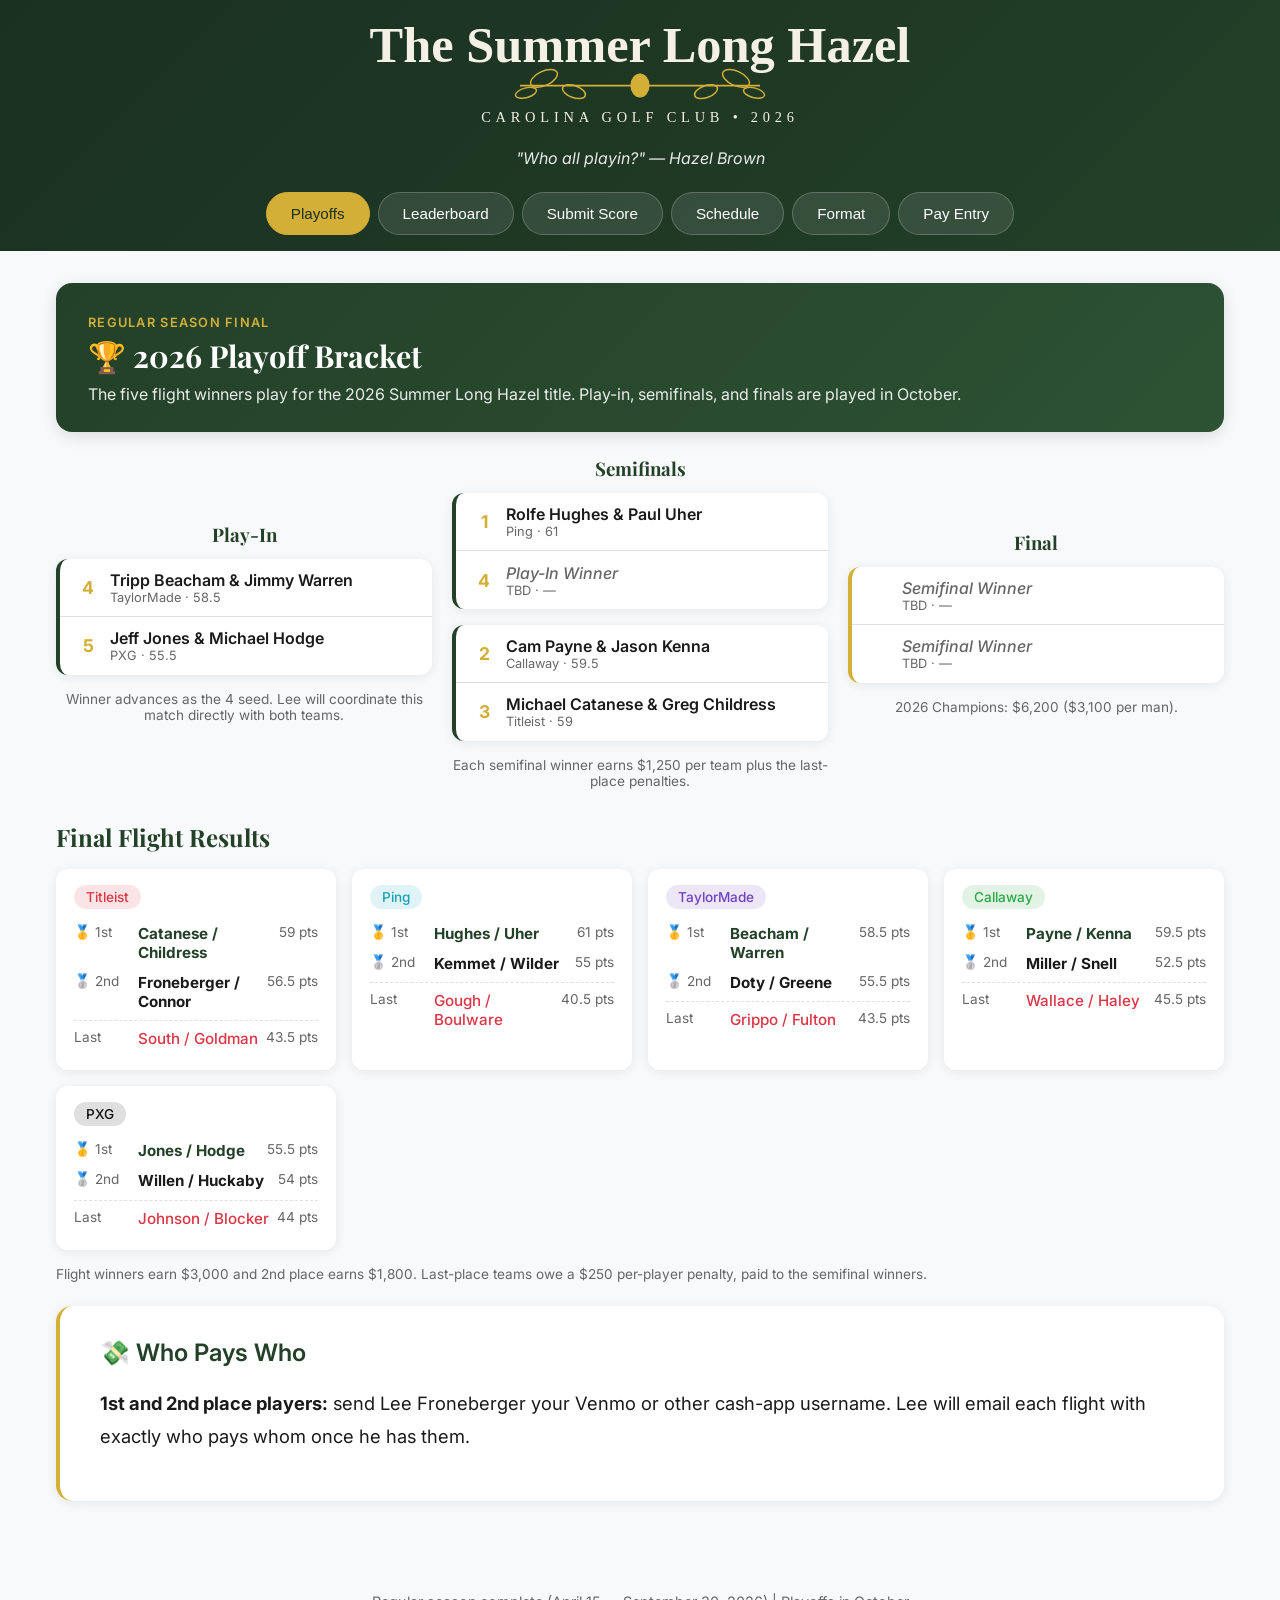
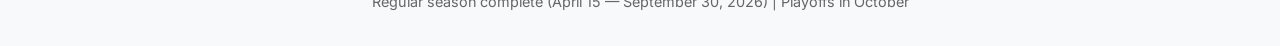
==== commit 5f13ff61: "Add regular-season final results and 2026 playoff bracket Co-Authored-By: Claude Opus 5.5 <noreply@a" ====
--- a/index.html
+++ b/index.html
@@ -12,7 +12,7 @@
     <link rel="apple-touch-icon" sizes="180x180" href="apple-touch-icon.png?v=2">
     <link rel="icon" type="image/png" sizes="192x192" href="icon-192.png?v=2">
     <link rel="icon" type="image/png" sizes="512x512" href="icon-512.png?v=2">
-    <link rel="stylesheet" href="styles.css?v=7">
+    <link rel="stylesheet" href="styles.css?v=8">
     <link rel="preconnect" href="https://fonts.googleapis.com">
     <link href="https://fonts.googleapis.com/css2?family=Playfair+Display:wght@700&family=Inter:wght@400;500;600&display=swap" rel="stylesheet">
 </head>
@@ -23,7 +23,8 @@
         </div>
         <p class="tagline">"Who all playin?" — Hazel Brown</p>
         <nav>
-            <button class="nav-btn active" data-view="leaderboard">Leaderboard</button>
+            <button class="nav-btn active" data-view="playoffs">Playoffs</button>
+            <button class="nav-btn" data-view="leaderboard">Leaderboard</button>
             <button class="nav-btn" data-view="submit">Submit Score</button>
             <button class="nav-btn" data-view="schedule">Schedule</button>
             <button class="nav-btn" data-view="format">Format</button>
@@ -33,8 +34,88 @@
     </header>
 
     <main>
+        <!-- Playoffs View -->
+        <section id="playoffs" class="view active">
+            <div class="season-final-banner">
+                <span class="sfb-kicker">Regular Season Final</span>
+                <h2>🏆 2026 Playoff Bracket</h2>
+                <p>The five flight winners play for the 2026 Summer Long Hazel title. Play-in, semifinals, and finals are played in October.</p>
+            </div>
+
+            <div class="bracket">
+                <div class="bracket-round">
+                    <h3>Play-In</h3>
+                    <div class="bracket-match">
+                        <div class="bracket-team "><span class="seed">4</span><span class="bt-name">Tripp Beacham &amp; Jimmy Warren</span><span class="bt-meta">TaylorMade · 58.5</span></div>
+                        <div class="bracket-team "><span class="seed">5</span><span class="bt-name">Jeff Jones &amp; Michael Hodge</span><span class="bt-meta">PXG · 55.5</span></div>
+                    </div>
+                    <p class="bracket-note">Winner advances as the 4 seed. Lee will coordinate this match directly with both teams.</p>
+                </div>
+                <div class="bracket-round">
+                    <h3>Semifinals</h3>
+                    <div class="bracket-match">
+                        <div class="bracket-team "><span class="seed">1</span><span class="bt-name">Rolfe Hughes &amp; Paul Uher</span><span class="bt-meta">Ping · 61</span></div>
+                        <div class="bracket-team tbd"><span class="seed">4</span><span class="bt-name">Play-In Winner</span><span class="bt-meta">TBD · —</span></div>
+                    </div>
+                    <div class="bracket-match">
+                        <div class="bracket-team "><span class="seed">2</span><span class="bt-name">Cam Payne &amp; Jason Kenna</span><span class="bt-meta">Callaway · 59.5</span></div>
+                        <div class="bracket-team "><span class="seed">3</span><span class="bt-name">Michael Catanese &amp; Greg Childress</span><span class="bt-meta">Titleist · 59</span></div>
+                    </div>
+                    <p class="bracket-note">Each semifinal winner earns $1,250 per team plus the last-place penalties.</p>
+                </div>
+                <div class="bracket-round">
+                    <h3>Final</h3>
+                    <div class="bracket-match final">
+                        <div class="bracket-team tbd"><span class="seed"></span><span class="bt-name">Semifinal Winner</span><span class="bt-meta">TBD · —</span></div>
+                        <div class="bracket-team tbd"><span class="seed"></span><span class="bt-name">Semifinal Winner</span><span class="bt-meta">TBD · —</span></div>
+                    </div>
+                    <p class="bracket-note">2026 Champions: $6,200 ($3,100 per man).</p>
+                </div>
+            </div>
+
+            <h2 class="results-heading">Final Flight Results</h2>
+            <div class="results-grid">
+                <div class="result-card">
+                    <span class="flight-badge flight-titleist">Titleist</span>
+                    <div class="result-row first"><span>🥇 1st</span><strong>Catanese / Childress</strong><em>59 pts</em></div>
+                    <div class="result-row"><span>🥈 2nd</span><strong>Froneberger / Connor</strong><em>56.5 pts</em></div>
+                    <div class="result-row last"><span>Last</span><strong>South / Goldman</strong><em>43.5 pts</em></div>
+                </div>
+                <div class="result-card">
+                    <span class="flight-badge flight-ping">Ping</span>
+                    <div class="result-row first"><span>🥇 1st</span><strong>Hughes / Uher</strong><em>61 pts</em></div>
+                    <div class="result-row"><span>🥈 2nd</span><strong>Kemmet / Wilder</strong><em>55 pts</em></div>
+                    <div class="result-row last"><span>Last</span><strong>Gough / Boulware</strong><em>40.5 pts</em></div>
+                </div>
+                <div class="result-card">
+                    <span class="flight-badge flight-taylormade">TaylorMade</span>
+                    <div class="result-row first"><span>🥇 1st</span><strong>Beacham / Warren</strong><em>58.5 pts</em></div>
+                    <div class="result-row"><span>🥈 2nd</span><strong>Doty / Greene</strong><em>55.5 pts</em></div>
+                    <div class="result-row last"><span>Last</span><strong>Grippo / Fulton</strong><em>43.5 pts</em></div>
+                </div>
+                <div class="result-card">
+                    <span class="flight-badge flight-callaway">Callaway</span>
+                    <div class="result-row first"><span>🥇 1st</span><strong>Payne / Kenna</strong><em>59.5 pts</em></div>
+                    <div class="result-row"><span>🥈 2nd</span><strong>Miller / Snell</strong><em>52.5 pts</em></div>
+                    <div class="result-row last"><span>Last</span><strong>Wallace / Haley</strong><em>45.5 pts</em></div>
+                </div>
+                <div class="result-card">
+                    <span class="flight-badge flight-pxg">PXG</span>
+                    <div class="result-row first"><span>🥇 1st</span><strong>Jones / Hodge</strong><em>55.5 pts</em></div>
+                    <div class="result-row"><span>🥈 2nd</span><strong>Willen / Huckaby</strong><em>54 pts</em></div>
+                    <div class="result-row last"><span>Last</span><strong>Johnson / Blocker</strong><em>44 pts</em></div>
+                </div>
+            </div>
+            <p class="results-footnote">Flight winners earn $3,000 and 2nd place earns $1,800. Last-place teams owe a $250 per-player penalty, paid to the semifinal winners.</p>
+
+            <div class="format-section payout-callout">
+                <h3>💸 Who Pays Who</h3>
+                <p><strong>1st and 2nd place players:</strong> send Lee Froneberger your Venmo or other cash-app username. Lee will email each flight with exactly who pays whom once he has them.</p>
+            </div>
+        </section>
+
         <!-- Leaderboard View -->
-        <section id="leaderboard" class="view active">
+        <section id="leaderboard" class="view">
             <!-- Purse Counter -->
             <div class="purse-counter">
                 <div class="purse-icon">💰</div>
@@ -55,7 +136,7 @@
                 <button class="flight-tab" data-flight="callaway">Callaway</button>
                 <button class="flight-tab" data-flight="pxg">PXG</button>
             </div>
-            <p class="leaderboard-meta" id="leaderboard-last-updated">Last updated when scores sync</p>
+            <p class="leaderboard-meta" id="leaderboard-last-updated">Regular season final — last updated when scores sync</p>
             <div class="leaderboard-container">
                 <table class="leaderboard">
                     <thead>
@@ -314,7 +395,7 @@
     </main>
 
     <footer>
-        <p>Season: April 15 — September 30, 2026 | $500/person buy-in</p>
+        <p>Regular season complete (April 15 — September 30, 2026) | Playoffs in October</p>
     </footer>
 
     <script src="data.js?v=10"></script>
--- a/styles.css
+++ b/styles.css
@@ -1392,3 +1392,51 @@
     transform: none !important;
     box-shadow: none !important;
 }
+
+/* ==================== Playoffs ==================== */
+.season-final-banner {
+    background: linear-gradient(135deg, var(--primary) 0%, var(--primary-light) 100%);
+    color: #fff;
+    border-radius: 16px;
+    padding: 1.75rem 2rem;
+    margin-bottom: 1.5rem;
+    box-shadow: 0 4px 16px rgba(0,0,0,0.12);
+}
+.season-final-banner h2 { font-family: 'Playfair Display', serif; font-size: 1.9rem; margin: 0.25rem 0 0.5rem; }
+.season-final-banner p { opacity: 0.9; }
+.sfb-kicker { color: var(--accent); text-transform: uppercase; letter-spacing: 0.1em; font-size: 0.8rem; font-weight: 600; }
+.bracket { display: grid; grid-template-columns: repeat(3, 1fr); gap: 1.25rem; margin-bottom: 2rem; align-items: center; }
+.bracket-round h3 { color: var(--primary); font-family: 'Playfair Display', serif; margin-bottom: 0.75rem; text-align: center; }
+.bracket-match {
+    background: var(--card-bg);
+    border-radius: 12px;
+    box-shadow: 0 2px 12px rgba(0,0,0,0.08);
+    overflow: hidden;
+    margin-bottom: 1rem;
+    border-left: 4px solid var(--primary);
+}
+.bracket-match.final { border-left-color: var(--accent); }
+.bracket-team { display: grid; grid-template-columns: 1.75rem 1fr; grid-template-rows: auto auto; column-gap: 0.5rem; padding: 0.7rem 0.9rem; }
+.bracket-team + .bracket-team { border-top: 1px solid var(--border); }
+.bracket-team .seed { grid-row: span 2; align-self: center; font-weight: 700; color: var(--accent); font-size: 1.1rem; text-align: center; }
+.bt-name { font-weight: 600; }
+.bt-meta { font-size: 0.8rem; color: var(--text-light); }
+.bracket-team.tbd .bt-name { color: var(--text-light); font-style: italic; font-weight: 500; }
+.bracket-note { font-size: 0.85rem; color: var(--text-light); text-align: center; }
+.results-heading { color: var(--primary); font-family: 'Playfair Display', serif; margin-bottom: 1rem; }
+.results-grid { display: grid; grid-template-columns: repeat(auto-fill, minmax(260px, 1fr)); gap: 1rem; }
+.result-card { background: var(--card-bg); border-radius: 12px; padding: 1rem 1.1rem; box-shadow: 0 2px 12px rgba(0,0,0,0.08); }
+.result-card .flight-badge { display: inline-block; margin-bottom: 0.6rem; }
+.result-row { display: grid; grid-template-columns: 3.5rem 1fr auto; gap: 0.5rem; padding: 0.35rem 0; font-size: 0.95rem; }
+.result-row span { color: var(--text-light); font-size: 0.85rem; }
+.result-row em { font-style: normal; color: var(--text-light); font-size: 0.85rem; }
+.result-row.first strong { color: var(--primary); }
+.result-row.last { border-top: 1px dashed var(--border); margin-top: 0.25rem; padding-top: 0.5rem; }
+.result-row.last strong { color: var(--danger); font-weight: 500; }
+.results-footnote { font-size: 0.85rem; color: var(--text-light); margin: 1rem 0 1.5rem; }
+.payout-callout { border-left: 4px solid var(--accent); }
+@media (max-width: 768px) {
+    .bracket { grid-template-columns: 1fr; }
+    .season-final-banner { padding: 1.25rem; }
+    .season-final-banner h2 { font-size: 1.5rem; }
+}
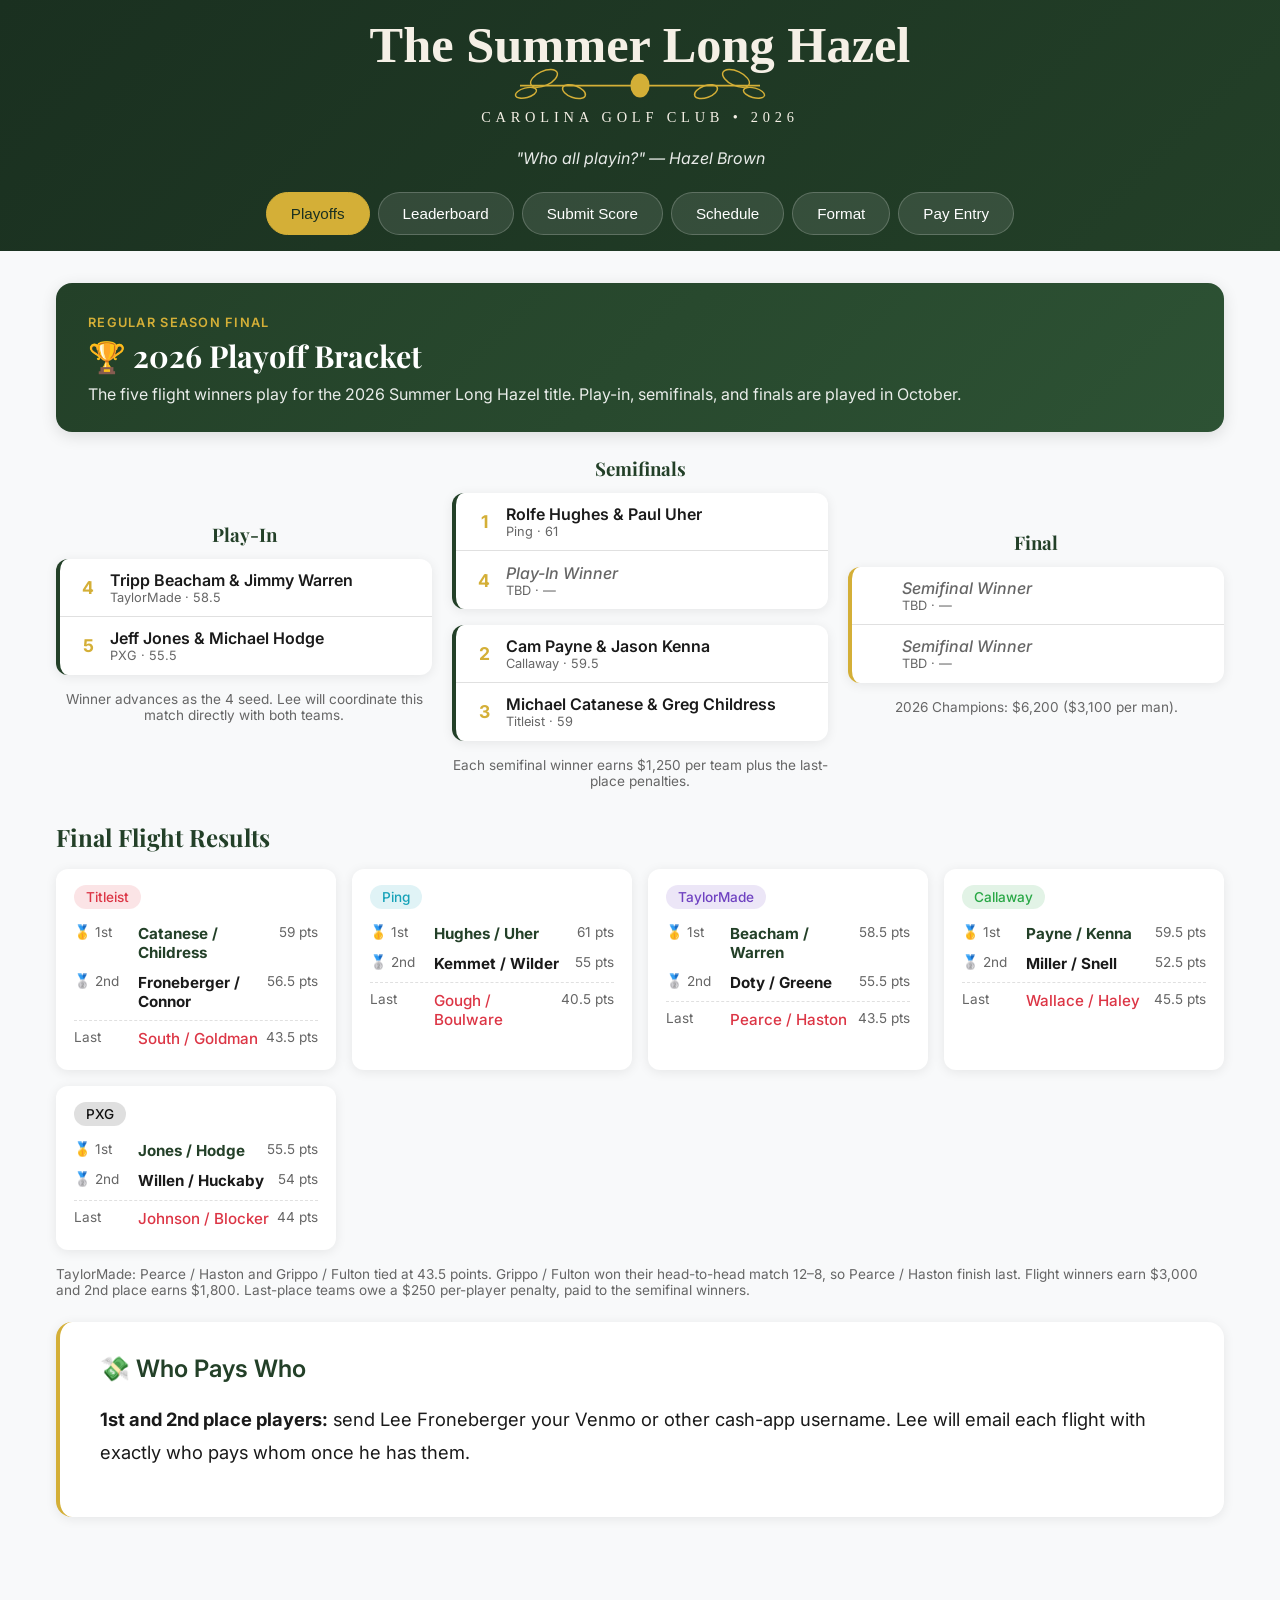
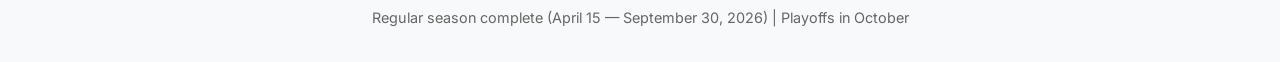
==== commit efdb1078: "Correct TaylorMade last place in playoffs preview" ====
--- a/index.html
+++ b/index.html
@@ -91,7 +91,7 @@
                     <span class="flight-badge flight-taylormade">TaylorMade</span>
                     <div class="result-row first"><span>🥇 1st</span><strong>Beacham / Warren</strong><em>58.5 pts</em></div>
                     <div class="result-row"><span>🥈 2nd</span><strong>Doty / Greene</strong><em>55.5 pts</em></div>
-                    <div class="result-row last"><span>Last</span><strong>Grippo / Fulton</strong><em>43.5 pts</em></div>
+                    <div class="result-row last"><span>Last</span><strong>Pearce / Haston</strong><em>43.5 pts</em></div>
                 </div>
                 <div class="result-card">
                     <span class="flight-badge flight-callaway">Callaway</span>
@@ -106,7 +106,7 @@
                     <div class="result-row last"><span>Last</span><strong>Johnson / Blocker</strong><em>44 pts</em></div>
                 </div>
             </div>
-            <p class="results-footnote">Flight winners earn $3,000 and 2nd place earns $1,800. Last-place teams owe a $250 per-player penalty, paid to the semifinal winners.</p>
+            <p class="results-footnote">TaylorMade: Pearce / Haston and Grippo / Fulton tied at 43.5 points. Grippo / Fulton won their head-to-head match 12–8, so Pearce / Haston finish last. Flight winners earn $3,000 and 2nd place earns $1,800. Last-place teams owe a $250 per-player penalty, paid to the semifinal winners.</p>
 
             <div class="format-section payout-callout">
                 <h3>💸 Who Pays Who</h3>
@@ -137,6 +137,7 @@
                 <button class="flight-tab" data-flight="pxg">PXG</button>
             </div>
             <p class="leaderboard-meta" id="leaderboard-last-updated">Regular season final — last updated when scores sync</p>
+            <p class="leaderboard-meta">Official flight placements and tie-breakers are shown on the Playoffs tab.</p>
             <div class="leaderboard-container">
                 <table class="leaderboard">
                     <thead>
@@ -313,13 +314,12 @@
                 <div class="format-section">
                     <h3>🏆 Tie Breakers & Playoffs</h3>
                     <ul>
-                        <li>If teams are tied for 1st or 2nd place in a flight, tie breakers are applied in this order:</li>
+                        <li>If teams are tied for 1st, 2nd, or last place in a flight, tie breakers are applied in this order:</li>
                         <li>1. Head-to-head winner</li>
                         <li>2. Number of matches won</li>
                         <li>3. Highest point total won in a single match</li>
                         <li>4. Coin flip</li>
-                        <li>Last-place ties are broken by matches won, then highest point total in a single match, then a coin flip</li>
-                        <li>The top three flight winners by total points advance to the playoffs</li>
+                                                <li>The top three flight winners by total points advance to the playoffs</li>
                         <li>The two flight winners with the lowest point totals play a play-in game for the final playoff spot</li>
                         <li>If more than two flight winners are tied for the play-in game, tie breakers are:</li>
                         <li>1. Total number of matches won</li>
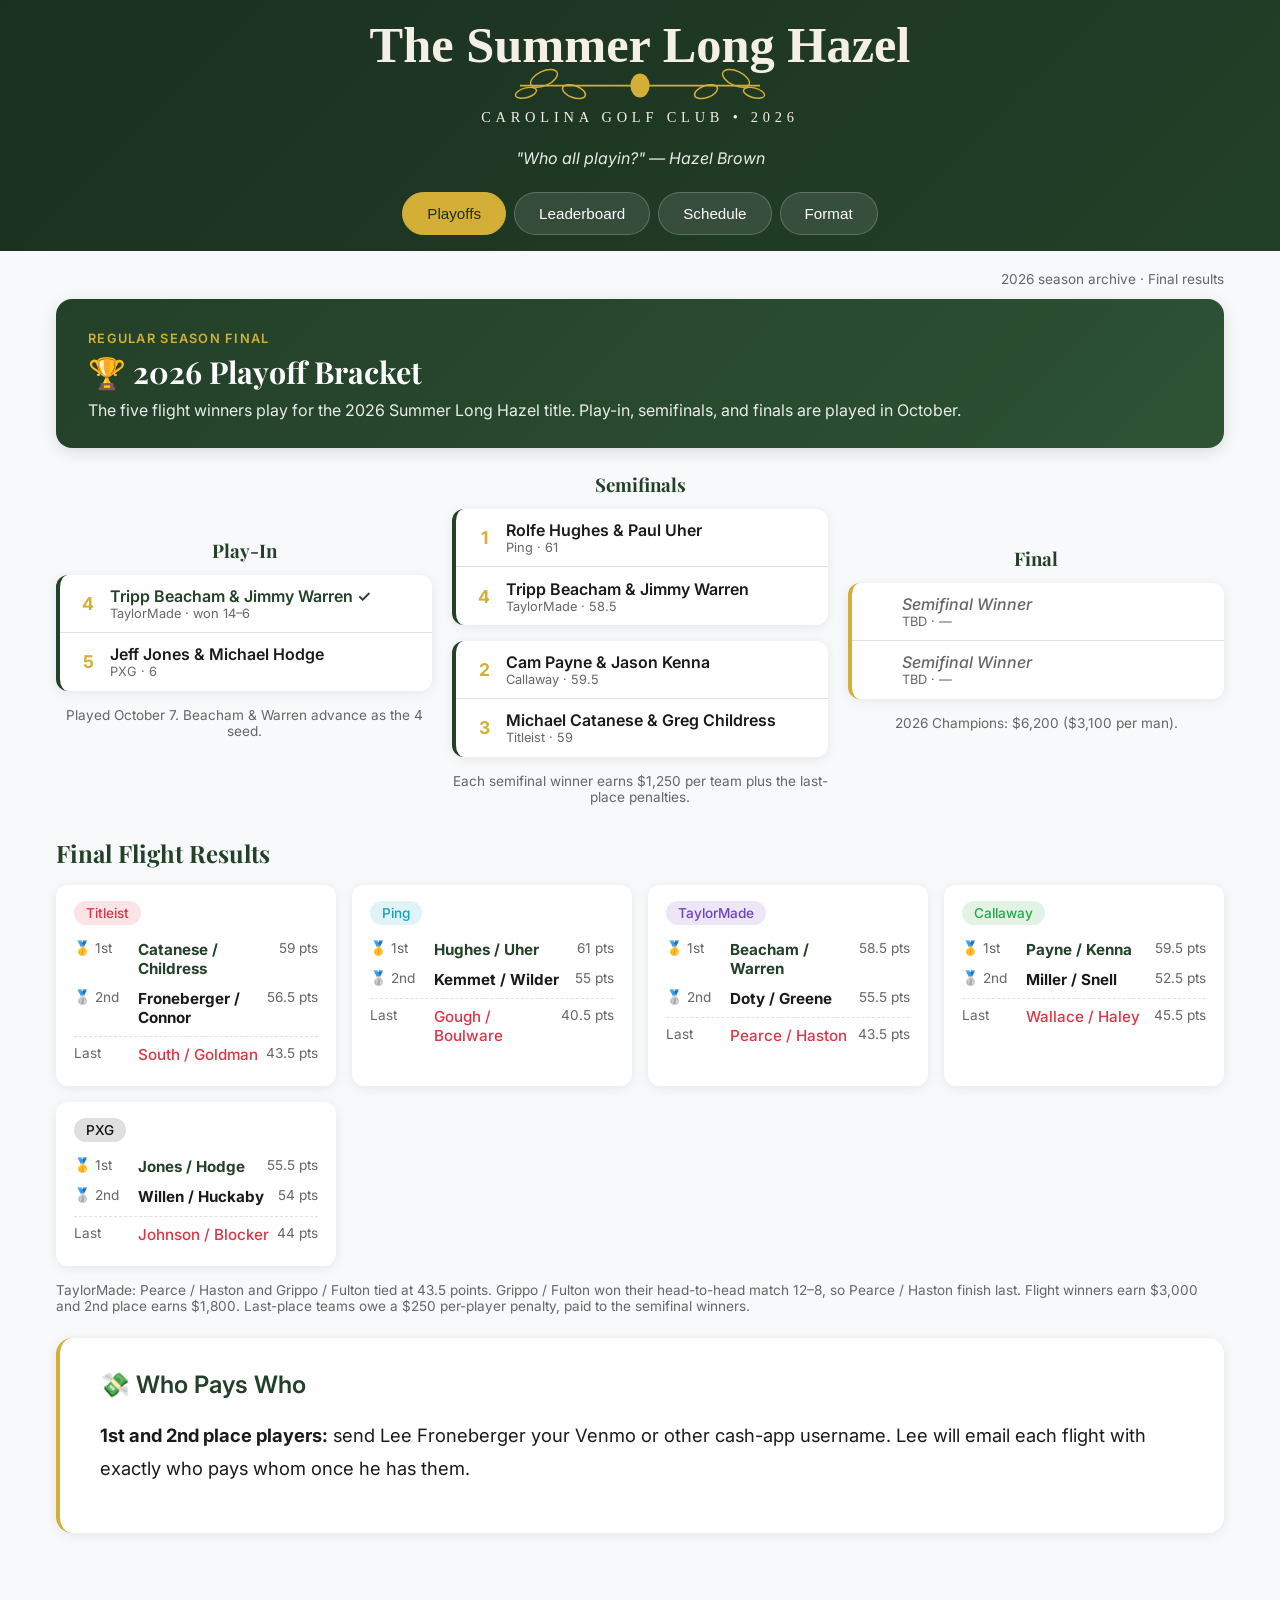
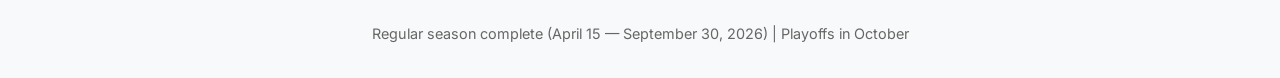
==== commit 9fbd24f1: "Add archived/live site switch with final 2026 score snapshot Archived mode serves read-only results " ====
--- a/index.html
+++ b/index.html
@@ -12,7 +12,7 @@
     <link rel="apple-touch-icon" sizes="180x180" href="apple-touch-icon.png?v=2">
     <link rel="icon" type="image/png" sizes="192x192" href="icon-192.png?v=2">
     <link rel="icon" type="image/png" sizes="512x512" href="icon-512.png?v=2">
-    <link rel="stylesheet" href="styles.css?v=8">
+    <link rel="stylesheet" href="styles.css?v=9">
     <link rel="preconnect" href="https://fonts.googleapis.com">
     <link href="https://fonts.googleapis.com/css2?family=Playfair+Display:wght@700&family=Inter:wght@400;500;600&display=swap" rel="stylesheet">
 </head>
@@ -46,16 +46,16 @@
                 <div class="bracket-round">
                     <h3>Play-In</h3>
                     <div class="bracket-match">
-                        <div class="bracket-team "><span class="seed">4</span><span class="bt-name">Tripp Beacham &amp; Jimmy Warren</span><span class="bt-meta">TaylorMade · 58.5</span></div>
-                        <div class="bracket-team "><span class="seed">5</span><span class="bt-name">Jeff Jones &amp; Michael Hodge</span><span class="bt-meta">PXG · 55.5</span></div>
-                    </div>
-                    <p class="bracket-note">Winner advances as the 4 seed. Lee will coordinate this match directly with both teams.</p>
+                        <div class="bracket-team won"><span class="seed">4</span><span class="bt-name">Tripp Beacham &amp; Jimmy Warren ✓</span><span class="bt-meta">TaylorMade · won 14–6</span></div>
+                        <div class="bracket-team "><span class="seed">5</span><span class="bt-name">Jeff Jones &amp; Michael Hodge</span><span class="bt-meta">PXG · 6</span></div>
+                    </div>
+                    <p class="bracket-note">Played October 7. Beacham &amp; Warren advance as the 4 seed.</p>
                 </div>
                 <div class="bracket-round">
                     <h3>Semifinals</h3>
                     <div class="bracket-match">
                         <div class="bracket-team "><span class="seed">1</span><span class="bt-name">Rolfe Hughes &amp; Paul Uher</span><span class="bt-meta">Ping · 61</span></div>
-                        <div class="bracket-team tbd"><span class="seed">4</span><span class="bt-name">Play-In Winner</span><span class="bt-meta">TBD · —</span></div>
+                        <div class="bracket-team "><span class="seed">4</span><span class="bt-name">Tripp Beacham &amp; Jimmy Warren</span><span class="bt-meta">TaylorMade · 58.5</span></div>
                     </div>
                     <div class="bracket-match">
                         <div class="bracket-team "><span class="seed">2</span><span class="bt-name">Cam Payne &amp; Jason Kenna</span><span class="bt-meta">Callaway · 59.5</span></div>
@@ -398,7 +398,24 @@
         <p>Regular season complete (April 15 — September 30, 2026) | Playoffs in October</p>
     </footer>
 
-    <script src="data.js?v=10"></script>
-    <script src="app.js?v=7"></script>
+    <script>
+        // Public commit preview: keep score and payment actions on the official site.
+        if (window.location.hostname === 'rawcdn.githack.com') {
+            document.addEventListener('DOMContentLoaded', () => {
+                document.querySelectorAll('[data-view="submit"], [data-view="payment"], [data-view="admin"]').forEach(button => button.remove());
+                const notice = document.createElement('p');
+                notice.className = 'leaderboard-meta';
+                notice.textContent = 'Read-only preview · Submit scores and handle payments on the official site.';
+                document.querySelector('main').prepend(notice);
+                document.querySelector('#score-form').addEventListener('submit', event => {
+                    event.preventDefault();
+                    event.stopImmediatePropagation();
+                }, true);
+            }, { once: true });
+        }
+    </script>
+    <script src="data.js?v=11"></script>
+    <script src="archive-scores.js?v=1"></script>
+    <script src="app.js?v=9"></script>
 </body>
 </html>
--- a/styles.css
+++ b/styles.css
@@ -1440,3 +1440,5 @@
     .season-final-banner { padding: 1.25rem; }
     .season-final-banner h2 { font-size: 1.5rem; }
 }
+
+.bracket-team.won .bt-name { color: var(--primary); }
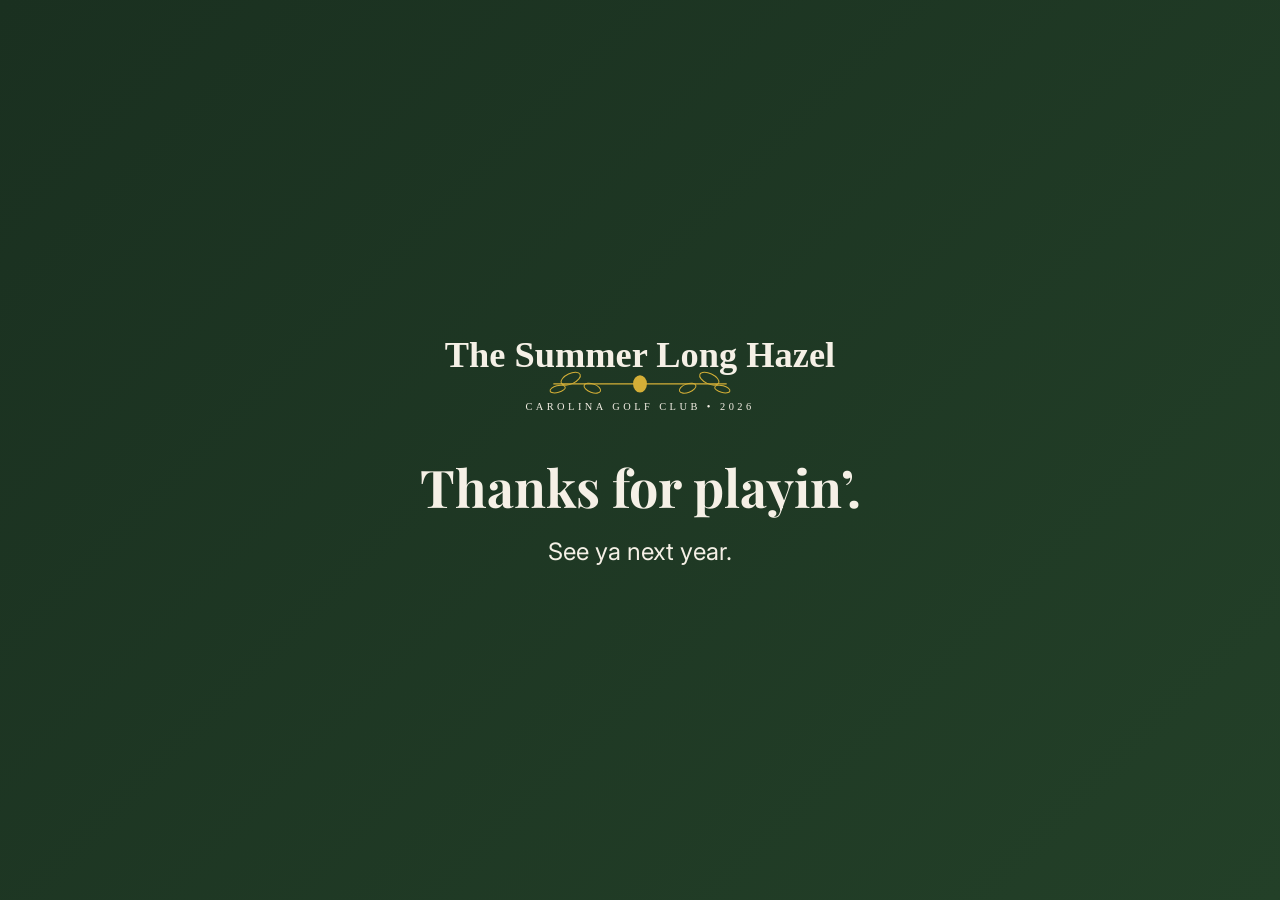
==== commit 7580aa18: "Add farewell-only off mode and switch the site off site-mode.js loads first on / and /admin/ and hol" ====
--- a/index.html
+++ b/index.html
@@ -4,6 +4,7 @@
     <meta charset="UTF-8">
     <meta name="viewport" content="width=device-width, initial-scale=1.0">
     <title>The Summer Long Hazel</title>
+    <script src="site-mode.js?v=1"></script>
     <meta name="theme-color" content="#234028">
     <meta name="apple-mobile-web-app-capable" content="yes">
     <meta name="apple-mobile-web-app-status-bar-style" content="default">
@@ -400,7 +401,7 @@
 
     <script>
         // Public commit preview: keep score and payment actions on the official site.
-        if (window.location.hostname === 'rawcdn.githack.com') {
+        if (SITE_MODE !== 'off' && window.location.hostname === 'rawcdn.githack.com') {
             document.addEventListener('DOMContentLoaded', () => {
                 document.querySelectorAll('[data-view="submit"], [data-view="payment"], [data-view="admin"]').forEach(button => button.remove());
                 const notice = document.createElement('p');
@@ -414,8 +415,6 @@
             }, { once: true });
         }
     </script>
-    <script src="data.js?v=11"></script>
-    <script src="archive-scores.js?v=1"></script>
-    <script src="app.js?v=9"></script>
+    <script>loadSiteScripts(['data.js?v=12', 'archive-scores.js?v=1', 'app.js?v=10']);</script>
 </body>
 </html>
